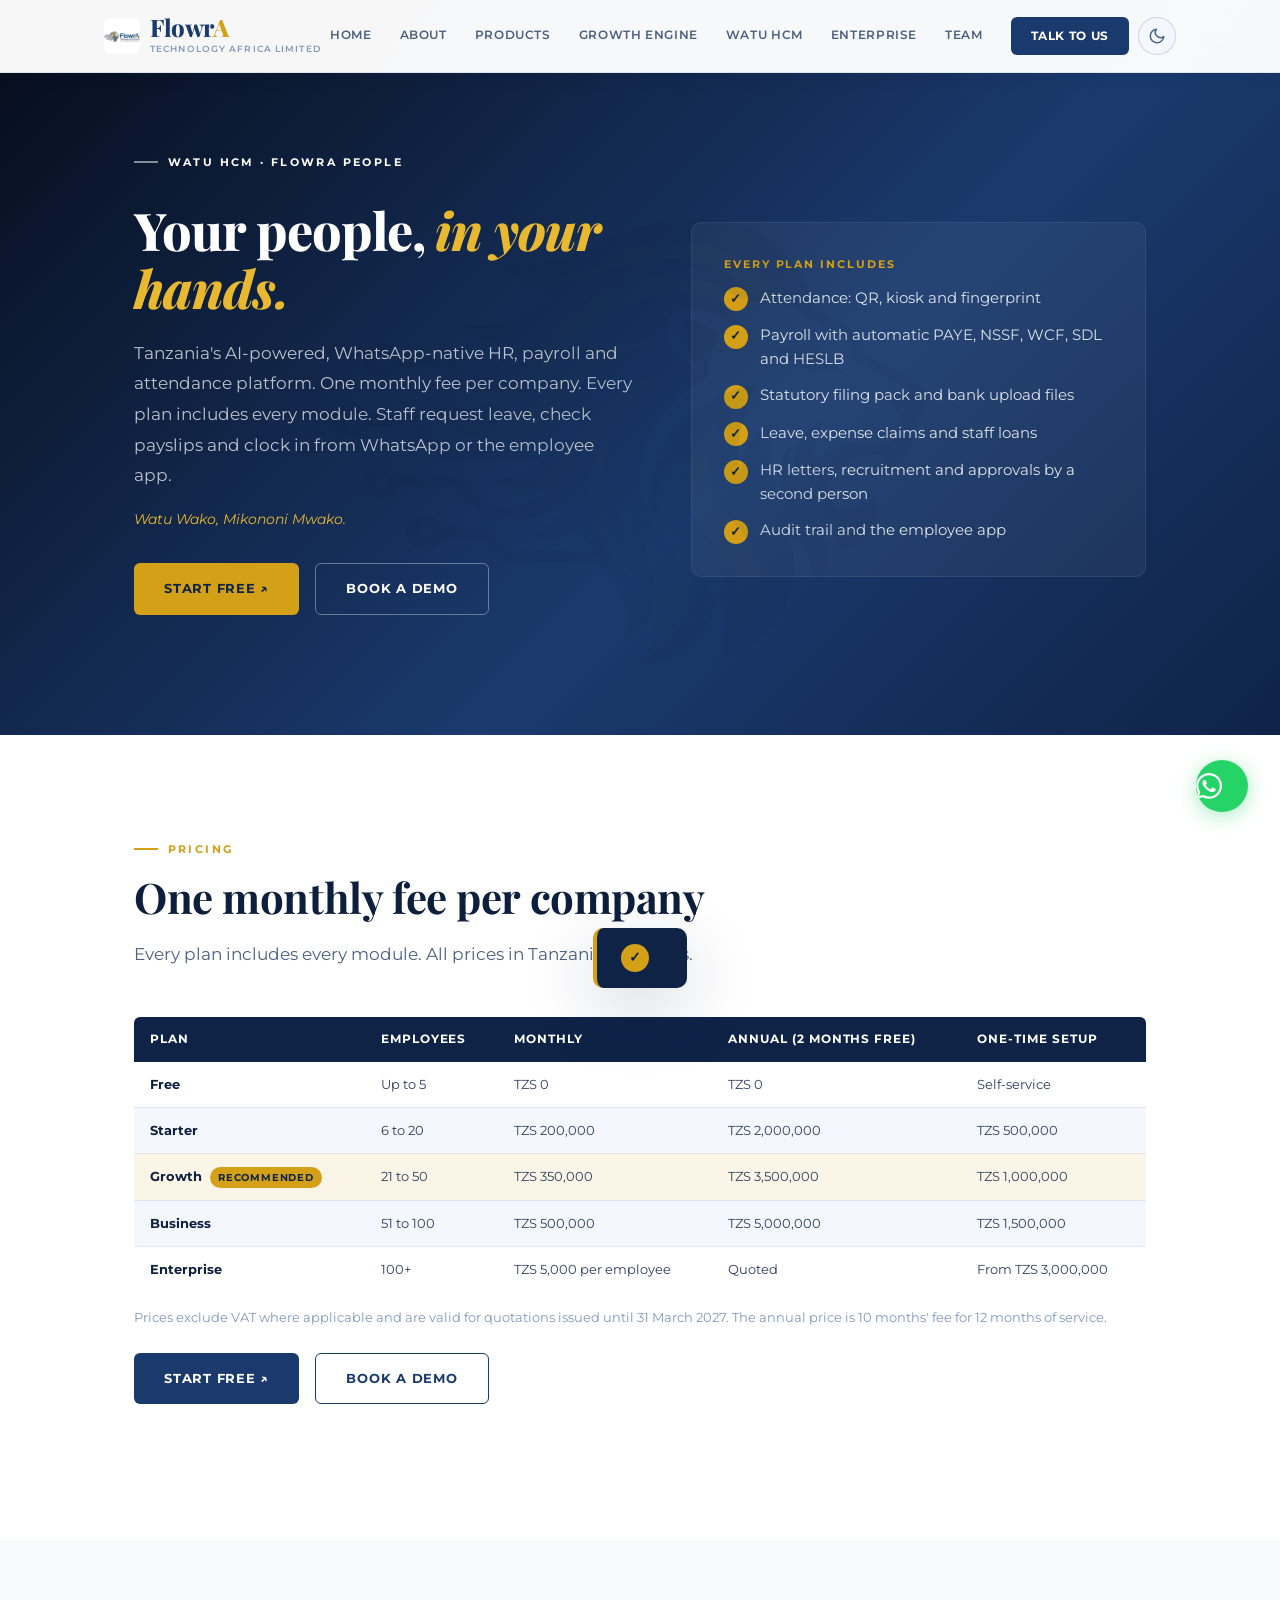
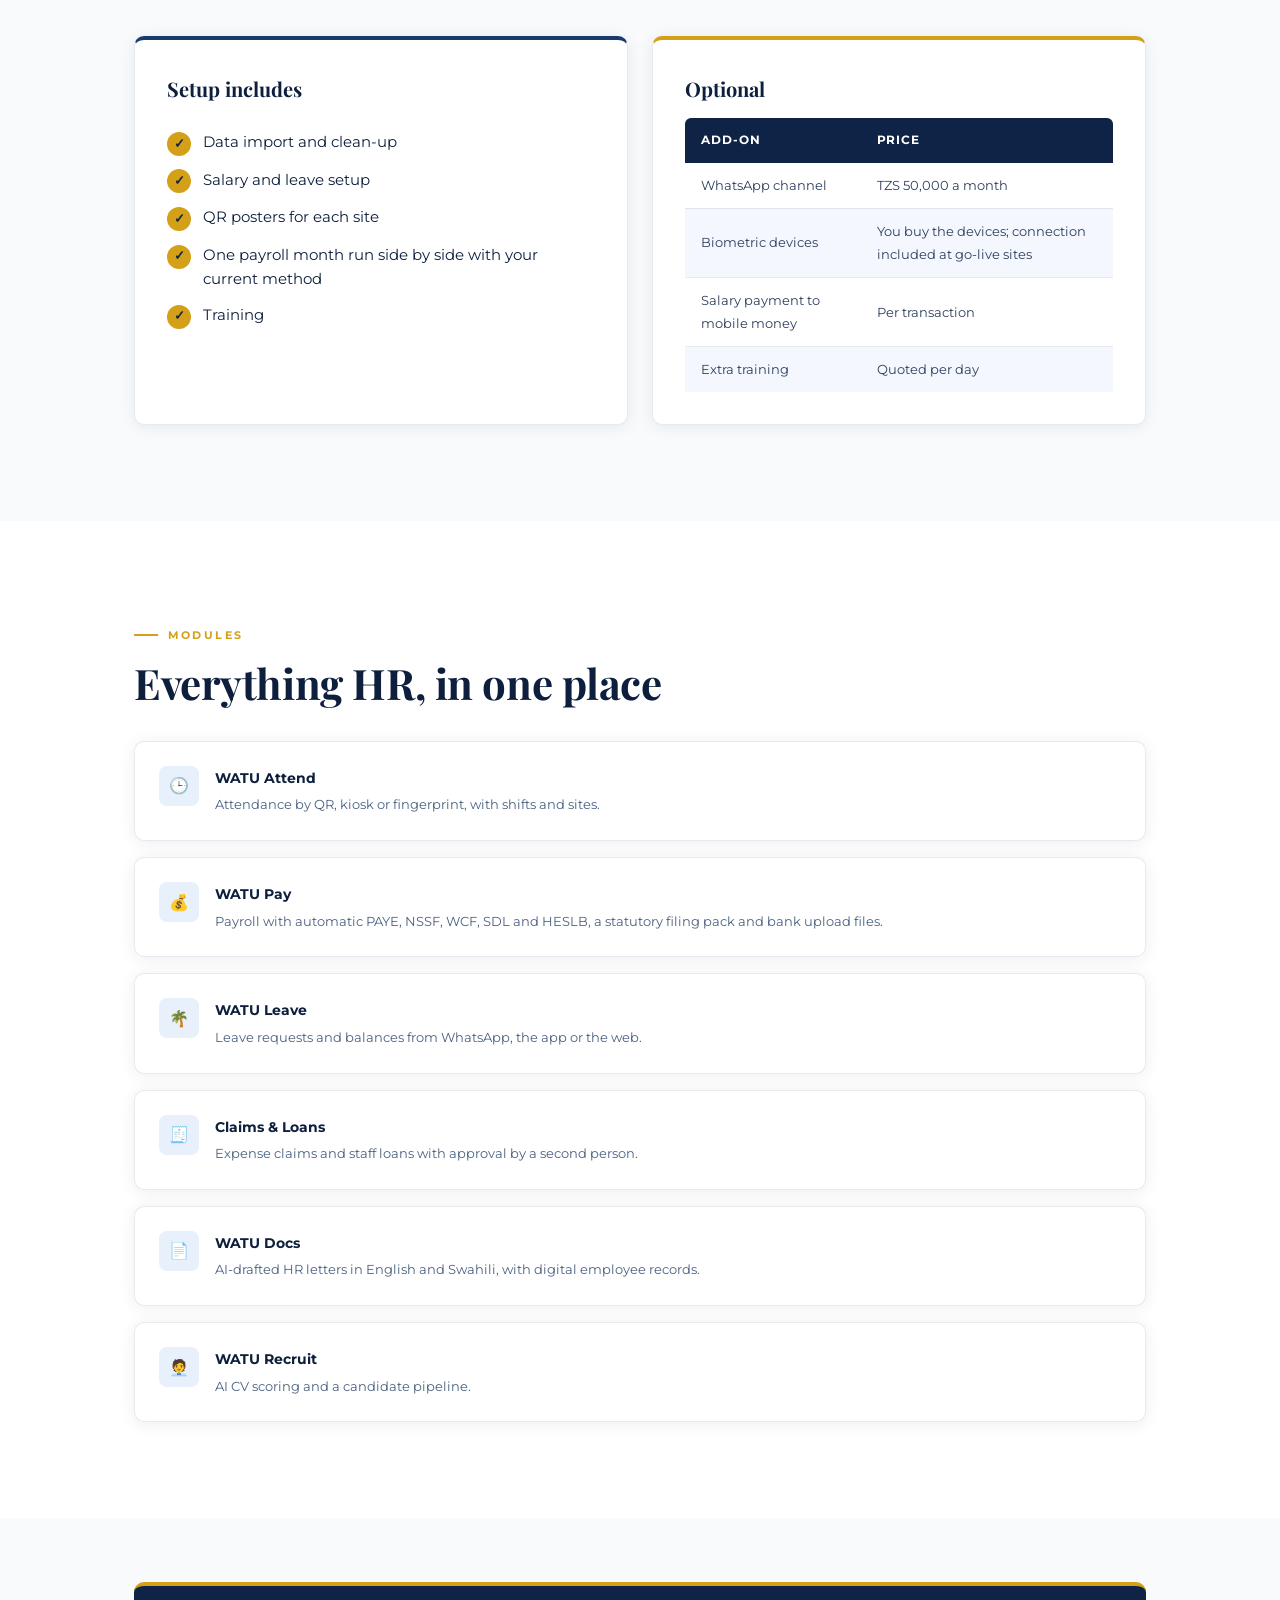
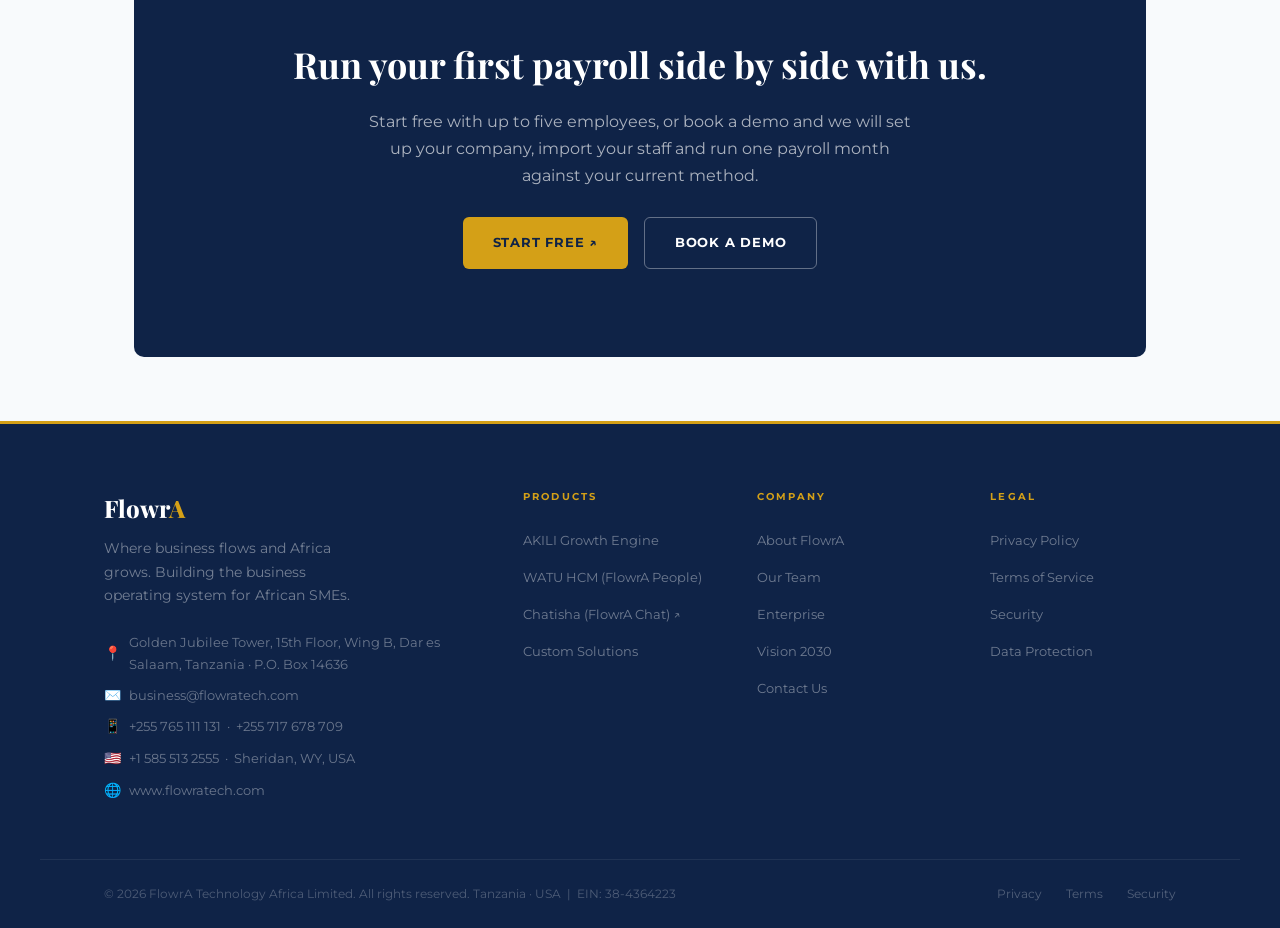
==== watu-hcm.html @ eef4a51a "Add AKILI Growth Engine and WATU HCM product pages; new WATU pricing - growth-engine.html: full page" ====
<!DOCTYPE html>
<html lang="en" data-theme="light">
<head>
  <meta charset="UTF-8">
  <meta name="viewport" content="width=device-width, initial-scale=1.0">
  <meta name="description" content="WATU HCM: one monthly fee per company, every plan includes every module. Attendance, payroll with PAYE, NSSF, WCF, SDL and HESLB, leave, loans, recruitment and the employee app.">
  <meta name="keywords" content="FlowrA, Tanzania, Africa, HR software, WhatsApp automation, AI business tools, Chatisha, WATU HCM, Akili AI, Dar es Salaam">
  <meta name="robots" content="index, follow">
  <meta property="og:title" content="WATU HCM — HR, payroll and attendance for Tanzania | FlowrA">
  <meta property="og:description" content="WATU HCM: one monthly fee per company, every plan includes every module. Attendance, payroll with PAYE, NSSF, WCF, SDL and HESLB, leave, loans, recruitment and the employee app.">
  <meta property="og:image" content="https://www.flowratech.com/images/og-image.jpg">
  <meta property="og:image:width" content="1200">
  <meta property="og:image:height" content="630">
  <meta property="og:type" content="website">
  <meta property="og:url" content="https://www.flowratech.com/watu-hcm.html">
  <meta name="twitter:card" content="summary_large_image">
  <meta name="twitter:title" content="WATU HCM — HR, payroll and attendance for Tanzania | FlowrA">
  <meta name="twitter:description" content="WATU HCM: one monthly fee per company, every plan includes every module. Attendance, payroll with PAYE, NSSF, WCF, SDL and HESLB, leave, loans, recruitment and the employee app.">
  <meta name="twitter:image" content="https://www.flowratech.com/images/og-image.jpg">
  <link rel="canonical" href="https://www.flowratech.com/watu-hcm.html">
  <title>WATU HCM — HR, payroll and attendance for Tanzania | FlowrA</title>

  <link rel="icon" href="images/favicon.png" type="image/png" sizes="192x192">
  <link rel="apple-touch-icon" href="images/apple-touch-icon.png" sizes="180x180">
  <meta name="theme-color" content="#0F2347">
  <link rel="preconnect" href="https://fonts.googleapis.com">
  <link rel="preconnect" href="https://fonts.gstatic.com" crossorigin>
  <link href="https://fonts.googleapis.com/css2?family=Montserrat:wght@300;400;500;600;700;800;900&family=Playfair+Display:ital,wght@0,600;0,700;0,800;1,400&display=swap" rel="stylesheet">

  <link rel="stylesheet" href="css/animations.css?v=20261021">
  <link rel="stylesheet" href="css/styles.css?v=20261023">
</head>
<body>

  <!-- Site watermark — lion logo ghost -->
  <div class="site-watermark" aria-hidden="true"></div>

  <!-- Progress Bar -->
  <div id="progress-bar" aria-hidden="true"></div>

  <!-- Toast Notification -->
  <div id="toast" role="alert" aria-live="polite">
    <div class="toast-icon">✓</div>
    <span class="toast-msg"></span>
  </div>

  <!-- ════════════════ NAV ════════════════ -->
  <nav id="nav" aria-label="Main navigation">
    <div class="nav-inner">

      <a href="index.html#home" class="nav-logo" aria-label="FlowrA Home">
        <img src="images/flowra-logo-160.webp" width="160" height="160" alt="FlowrA" class="nav-logo-img">
        <div>
          <div class="nav-logo-mark">Flowr<span>A</span></div>
          <div class="nav-logo-sub">Technology Africa Limited</div>
        </div>
      </a>

      <div class="nav-links">
        <a href="index.html#home">Home</a>
        <a href="index.html#about">About</a>
        <a href="index.html#products">Products</a>
        <a href="growth-engine.html">Growth Engine</a>
        <a href="watu-hcm.html">WATU HCM</a>
        <a href="index.html#enterprise">Enterprise</a>
        <a href="index.html#team">Team</a>
        <a href="index.html#contact" class="nav-cta">Talk to us</a>
      </div>

      <div class="nav-actions">
        <button type="button" id="theme-toggle" class="theme-btn" aria-label="Toggle dark/light mode">
          <!-- Moon: shown in light mode -->
          <svg class="theme-icon icon-moon" viewBox="0 0 24 24" fill="none" stroke="currentColor" stroke-width="2" stroke-linecap="round" stroke-linejoin="round">
            <path d="M21 12.79A9 9 0 1 1 11.21 3 7 7 0 0 0 21 12.79z"/>
          </svg>
          <!-- Sun: shown in dark mode -->
          <svg class="theme-icon icon-sun" viewBox="0 0 24 24" fill="none" stroke="currentColor" stroke-width="2" stroke-linecap="round" stroke-linejoin="round">
            <circle cx="12" cy="12" r="5"/>
            <line x1="12" y1="1"  x2="12" y2="3"/>
            <line x1="12" y1="21" x2="12" y2="23"/>
            <line x1="4.22" y1="4.22"  x2="5.64" y2="5.64"/>
            <line x1="18.36" y1="18.36" x2="19.78" y2="19.78"/>
            <line x1="1"  y1="12" x2="3"  y2="12"/>
            <line x1="21" y1="12" x2="23" y2="12"/>
            <line x1="4.22" y1="19.78" x2="5.64" y2="18.36"/>
            <line x1="18.36" y1="5.64" x2="19.78" y2="4.22"/>
          </svg>
        </button>
        <button type="button" class="ham" id="ham" aria-label="Open menu" aria-expanded="false">
          <span></span><span></span><span></span>
        </button>
      </div>

    </div>
  </nav>

  <!-- Mobile Menu -->
  <div class="mob-menu" id="mob-menu" role="dialog" aria-label="Mobile navigation">
    <a href="index.html#home">Home</a>
    <a href="index.html#about">About</a>
    <a href="index.html#products">Products</a>
    <a href="growth-engine.html">AKILI Growth Engine</a>
    <a href="watu-hcm.html">WATU HCM</a>
    <a href="index.html#enterprise">Enterprise</a>
    <a href="index.html#custom">Custom Solutions</a>
    <a href="index.html#team">Our Team</a>
    <a href="index.html#vision">Vision 2030</a>
    <a href="index.html#contact" class="mob-cta">Talk to us →</a>
  </div>

  <!-- ════════════════ PAGE HERO ════════════════ -->
  <section class="page-hero" id="top">
    <div class="wrap">
      <div>
        <div class="eyebrow eyebrow-white">WATU HCM · FlowrA People</div>
        <h1>Your people, <em>in your hands.</em></h1>
        <p class="lead">Tanzania's AI-powered, WhatsApp-native HR, payroll and attendance platform. One monthly fee per company. Every plan includes every module. Staff request leave, check payslips and clock in from WhatsApp or the employee app.</p>
        <p class="sw">Watu Wako, Mikononi Mwako.</p>
        <div class="hero-btns">
          <a href="https://www.watuhcm.com" target="_blank" rel="noopener noreferrer" class="btn btn-gold">Start free ↗</a>
          <a href="index.html#contact" class="btn btn-outline-white">Book a demo</a>
        </div>
      </div>
      <div>
        <div class="promise-card" style="background:rgba(255,255,255,.05)">
          <div class="callout-title">Every plan includes</div>
          <ul class="check-list" style="margin-top:.75rem">
            <li style="color:rgba(255,255,255,.85)">Attendance: QR, kiosk and fingerprint</li>
            <li style="color:rgba(255,255,255,.85)">Payroll with automatic PAYE, NSSF, WCF, SDL and HESLB</li>
            <li style="color:rgba(255,255,255,.85)">Statutory filing pack and bank upload files</li>
            <li style="color:rgba(255,255,255,.85)">Leave, expense claims and staff loans</li>
            <li style="color:rgba(255,255,255,.85)">HR letters, recruitment and approvals by a second person</li>
            <li style="color:rgba(255,255,255,.85)">Audit trail and the employee app</li>
          </ul>
        </div>
      </div>
    </div>
  </section>

  <!-- ════════════════ PRICING ════════════════ -->
  <section class="sec" id="pricing">
    <div class="wrap">
      <div class="page-section-head reveal">
        <div class="eyebrow">Pricing</div>
        <h2 class="title" style="margin-bottom:1rem">One monthly fee per company</h2>
        <p class="subtitle">Every plan includes every module. All prices in Tanzanian shillings.</p>
      </div>
      <div class="price-table-wrap table-scroll reveal">
        <table class="pricing-table">
          <thead><tr><th scope="col">Plan</th><th scope="col">Employees</th><th scope="col">Monthly</th><th scope="col">Annual (2 months free)</th><th scope="col">One-time setup</th></tr></thead>
          <tbody>
            <tr><td>Free</td><td>Up to 5</td><td>TZS 0</td><td>TZS 0</td><td>Self-service</td></tr>
            <tr><td>Starter</td><td>6 to 20</td><td>TZS 200,000</td><td>TZS 2,000,000</td><td>TZS 500,000</td></tr>
            <tr class="rec"><td>Growth</td><td>21 to 50</td><td>TZS 350,000</td><td>TZS 3,500,000</td><td>TZS 1,000,000</td></tr>
            <tr><td>Business</td><td>51 to 100</td><td>TZS 500,000</td><td>TZS 5,000,000</td><td>TZS 1,500,000</td></tr>
            <tr><td>Enterprise</td><td>100+</td><td>TZS 5,000 per employee</td><td>Quoted</td><td>From TZS 3,000,000</td></tr>
          </tbody>
        </table>
      </div>
      <p class="price-note reveal">Prices exclude VAT where applicable and are valid for quotations issued until 31 March 2027. The annual price is 10 months' fee for 12 months of service.</p>
      <div class="hero-btns reveal" style="margin-top:1.5rem">
        <a href="https://www.watuhcm.com" target="_blank" rel="noopener noreferrer" class="btn btn-navy">Start free ↗</a>
        <a href="index.html#contact" class="btn btn-outline-navy">Book a demo</a>
      </div>
    </div>
  </section>

  <!-- ════════════════ SETUP + OPTIONAL ════════════════ -->
  <section class="sec sec-off">
    <div class="wrap">
      <div class="two-col reveal-group" style="margin-top:0">
        <div class="col-card">
          <h3>Setup includes</h3>
          <ul class="check-list">
            <li>Data import and clean-up</li>
            <li>Salary and leave setup</li>
            <li>QR posters for each site</li>
            <li>One payroll month run side by side with your current method</li>
            <li>Training</li>
          </ul>
        </div>
        <div class="col-card gold">
          <h3>Optional</h3>
          <table class="pricing-table" style="margin-top:.5rem">
            <thead><tr><th scope="col">Add-on</th><th scope="col">Price</th></tr></thead>
            <tbody>
              <tr><td>WhatsApp channel</td><td>TZS 50,000 a month</td></tr>
              <tr><td>Biometric devices</td><td>You buy the devices; connection included at go-live sites</td></tr>
              <tr><td>Salary payment to mobile money</td><td>Per transaction</td></tr>
              <tr><td>Extra training</td><td>Quoted per day</td></tr>
            </tbody>
          </table>
        </div>
      </div>
    </div>
  </section>

  <!-- ════════════════ MODULES ════════════════ -->
  <section class="sec">
    <div class="wrap">
      <div class="page-section-head reveal">
        <div class="eyebrow">Modules</div>
        <h2 class="title" style="margin-bottom:1rem">Everything HR, in one place</h2>
      </div>
      <div class="ent-features reveal-group">
        <div class="ent-feat"><div class="ef-ico">🕒</div><div><div class="ef-title">WATU Attend</div><div class="ef-desc">Attendance by QR, kiosk or fingerprint, with shifts and sites.</div></div></div>
        <div class="ent-feat"><div class="ef-ico">💰</div><div><div class="ef-title">WATU Pay</div><div class="ef-desc">Payroll with automatic PAYE, NSSF, WCF, SDL and HESLB, a statutory filing pack and bank upload files.</div></div></div>
        <div class="ent-feat"><div class="ef-ico">🌴</div><div><div class="ef-title">WATU Leave</div><div class="ef-desc">Leave requests and balances from WhatsApp, the app or the web.</div></div></div>
        <div class="ent-feat"><div class="ef-ico">🧾</div><div><div class="ef-title">Claims &amp; Loans</div><div class="ef-desc">Expense claims and staff loans with approval by a second person.</div></div></div>
        <div class="ent-feat"><div class="ef-ico">📄</div><div><div class="ef-title">WATU Docs</div><div class="ef-desc">AI-drafted HR letters in English and Swahili, with digital employee records.</div></div></div>
        <div class="ent-feat"><div class="ef-ico">🧑‍💼</div><div><div class="ef-title">WATU Recruit</div><div class="ef-desc">AI CV scoring and a candidate pipeline.</div></div></div>
      </div>
    </div>
  </section>

  <!-- ════════════════ CTA ════════════════ -->
  <section class="sec-sm sec-off">
    <div class="wrap">
      <div class="cta-band reveal">
        <h2>Run your first payroll side by side with us.</h2>
        <p>Start free with up to five employees, or book a demo and we will set up your company, import your staff and run one payroll month against your current method.</p>
        <div class="hero-btns" style="justify-content:center;margin-top:0">
          <a href="https://www.watuhcm.com" target="_blank" rel="noopener noreferrer" class="btn btn-gold">Start free ↗</a>
          <a href="index.html#contact" class="btn btn-outline-white">Book a demo</a>
        </div>
      </div>
    </div>
  </section>

  <!-- ════════════════ FOOTER ════════════════ -->
  <footer>
    <div class="footer-top">
      <div>
        <div class="footer-brand-mark">Flowr<span>A</span></div>
        <p class="footer-tagline">Where business flows and Africa grows. Building the business operating system for African SMEs.</p>
        <div class="footer-ci"><span>📍</span>Golden Jubilee Tower, 15th Floor, Wing B, Dar es Salaam, Tanzania &middot; P.O. Box 14636</div>
        <div class="footer-ci"><span>✉️</span>business@flowratech.com</div>
        <div class="footer-ci"><span>📱</span>+255 765 111 131 &nbsp;·&nbsp; +255 717 678 709</div>
        <div class="footer-ci"><span>🇺🇸</span>+1 585 513 2555 &nbsp;·&nbsp; Sheridan, WY, USA</div>
        <div class="footer-ci"><span>🌐</span>www.flowratech.com</div>
      </div>
      <div class="footer-col">
        <h5>Products</h5>
        <ul>
          <li><a href="growth-engine.html">AKILI Growth Engine</a></li>
          <li><a href="watu-hcm.html">WATU HCM (FlowrA People)</a></li>
          <li><a href="https://www.chatisha.com" target="_blank" rel="noopener noreferrer">Chatisha (FlowrA Chat) ↗</a></li>
          <li><a href="index.html#custom">Custom Solutions</a></li>
        </ul>
      </div>
      <div class="footer-col">
        <h5>Company</h5>
        <ul>
          <li><a href="index.html#about">About FlowrA</a></li>
          <li><a href="index.html#team">Our Team</a></li>
          <li><a href="index.html#enterprise">Enterprise</a></li>
          <li><a href="index.html#vision">Vision 2030</a></li>
          <li><a href="index.html#contact">Contact Us</a></li>
        </ul>
      </div>
      <div class="footer-col">
        <h5>Legal</h5>
        <ul>
          <li><a href="index.html#">Privacy Policy</a></li>
          <li><a href="index.html#">Terms of Service</a></li>
          <li><a href="index.html#">Security</a></li>
          <li><a href="index.html#">Data Protection</a></li>
        </ul>
      </div>
    </div>
    <div class="footer-bottom">
      <div class="footer-copy">© 2026 FlowrA Technology Africa Limited. All rights reserved. Tanzania · USA &nbsp;|&nbsp; EIN: 38-4364223</div>
      <div class="footer-legal">
        <a href="index.html#">Privacy</a>
        <a href="index.html#">Terms</a>
        <a href="index.html#">Security</a>
      </div>
    </div>
  </footer>

  <!-- Floating WhatsApp -->
  <a href="https://wa.me/255765111131" class="wa-float" target="_blank" rel="noopener noreferrer" aria-label="Chat with us on WhatsApp">
    <svg viewBox="0 0 24 24" fill="currentColor" width="26" height="26" aria-hidden="true">
      <path d="M17.472 14.382c-.297-.149-1.758-.867-2.03-.967-.273-.099-.471-.148-.67.15-.197.297-.767.966-.94 1.164-.173.199-.347.223-.644.075-.297-.15-1.255-.463-2.39-1.475-.883-.788-1.48-1.761-1.653-2.059-.173-.297-.018-.458.13-.606.134-.133.298-.347.446-.52.149-.174.198-.298.298-.497.099-.198.05-.371-.025-.52-.075-.149-.669-1.612-.916-2.207-.242-.579-.487-.5-.669-.51-.173-.008-.371-.01-.57-.01-.198 0-.52.074-.792.372-.272.297-1.04 1.016-1.04 2.479 0 1.462 1.065 2.875 1.213 3.074.149.198 2.096 3.2 5.077 4.487.709.306 1.262.489 1.694.625.712.227 1.36.195 1.871.118.571-.085 1.758-.719 2.006-1.413.248-.694.248-1.289.173-1.413-.074-.124-.272-.198-.57-.347m-5.421 7.403h-.004a9.87 9.87 0 01-5.031-1.378l-.361-.214-3.741.982.998-3.648-.235-.374a9.86 9.86 0 01-1.51-5.26c.001-5.45 4.436-9.884 9.888-9.884 2.64 0 5.122 1.03 6.988 2.898a9.825 9.825 0 012.893 6.994c-.003 5.45-4.437 9.884-9.885 9.884m8.413-18.297A11.815 11.815 0 0012.05 0C5.495 0 .16 5.335.157 11.892c0 2.096.547 4.142 1.588 5.945L.057 24l6.305-1.654a11.882 11.882 0 005.683 1.448h.005c6.554 0 11.89-5.335 11.893-11.893a11.821 11.821 0 00-3.48-8.413Z"/>
    </svg>
    <span class="wa-float-label">Chat with us</span>
  </a>

  <!-- Scroll to top -->
  <button type="button" id="scroll-top" aria-label="Back to top">↑</button>

  <script src="https://js.hcaptcha.com/1/api.js" async defer></script>
  <script src="js/main.js?v=20261023"></script>
</body>
</html>
---- css/animations.css ----
/* ═══════════════════════════════════════════════════════
   ANIMATIONS.CSS — FlowrA Technology Africa Limited
═══════════════════════════════════════════════════════ */

/* ── Loader ─────────────────────────────────────────── */
@keyframes loaderFill {
  from { width: 0; }
  to   { width: 100%; }
}
@keyframes logoPulse {
  0%, 100% { opacity: 1; transform: scale(1); }
  50%       { opacity: 0.65; transform: scale(1.04); }
}

/* ── Hero entrance ──────────────────────────────────── */
@keyframes fadeUp {
  from { opacity: 0; transform: translateY(28px); }
  to   { opacity: 1; transform: translateY(0); }
}
@keyframes fadeIn {
  from { opacity: 0; }
  to   { opacity: 1; }
}
.a1 { animation: fadeUp 0.85s 0.10s both ease; }
.a2 { animation: fadeUp 0.85s 0.28s both ease; }
.a3 { animation: fadeUp 0.85s 0.46s both ease; }
.a4 { animation: fadeUp 0.85s 0.64s both ease; }
.a5 { animation: fadeUp 0.85s 0.82s both ease; }

/* ── Floating hero words ────────────────────────────── */
@keyframes floatDrift {
  0%   { transform: translate(0px, 0px)   rotate(-1.5deg) scale(1);    }
  25%  { transform: translate(18px, -14px) rotate(0.4deg) scale(1.01); }
  50%  { transform: translate(28px, 6px)  rotate(-0.6deg) scale(0.99); }
  75%  { transform: translate(-6px, -20px) rotate(1.1deg) scale(1.01); }
  100% { transform: translate(32px, -24px) rotate(2deg)  scale(1.02); }
}

/* ── Scroll reveal — single element ────────────────── */
.reveal {
  opacity: 0;
  transform: translateY(32px);
  transition: opacity 0.75s ease, transform 0.75s ease;
}
.reveal.from-left  { transform: translateX(-32px); }
.reveal.from-right { transform: translateX(32px);  }
.reveal.scale-up   { transform: scale(0.94) translateY(16px); }
.reveal.visible    { opacity: 1; transform: none; }

/* ── Scroll reveal — staggered group ───────────────── */
.reveal-group > * {
  opacity: 0;
  transform: translateY(24px);
  transition: opacity 0.65s ease, transform 0.65s ease;
}
.reveal-group.visible > *:nth-child(1) { opacity:1; transform:none; transition-delay:0.00s; }
.reveal-group.visible > *:nth-child(2) { opacity:1; transform:none; transition-delay:0.11s; }
.reveal-group.visible > *:nth-child(3) { opacity:1; transform:none; transition-delay:0.22s; }
.reveal-group.visible > *:nth-child(4) { opacity:1; transform:none; transition-delay:0.33s; }
.reveal-group.visible > *:nth-child(5) { opacity:1; transform:none; transition-delay:0.44s; }
.reveal-group.visible > *:nth-child(6) { opacity:1; transform:none; transition-delay:0.55s; }

/* ── WhatsApp message bubbles ───────────────────────── */
@keyframes msgIn {
  from { opacity: 0; transform: translateY(10px) scale(0.94); }
  to   { opacity: 1; transform: translateY(0)    scale(1);    }
}
.wa-msg { opacity: 0; animation: msgIn 0.45s ease forwards; }
.wa-msg.msg-1 { animation-delay: 0.9s;  }
.wa-msg.msg-2 { animation-delay: 2.0s;  }
.wa-msg.msg-3 { animation-delay: 3.1s;  }
.wa-msg.msg-4 { animation-delay: 4.1s;  }
.wa-msg.msg-5 { animation-delay: 5.2s;  }

/* ── Typing indicator ───────────────────────────────── */
@keyframes typeDot {
  0%, 80%, 100% { transform: scale(0.5); opacity: 0.35; }
  40%           { transform: scale(1.0); opacity: 1.00; }
}

/* ── Hero floating badges ───────────────────────────── */
@keyframes badgePop {
  0%   { opacity: 0; transform: scale(0.6) translateY(10px); }
  70%  { transform: scale(1.06) translateY(-2px); }
  100% { opacity: 1; transform: scale(1) translateY(0); }
}
.hv-badge { animation: badgePop 0.55s ease both; }
.hv-b1 { animation-delay: 1.0s; }
.hv-b2 { animation-delay: 1.3s; }
.hv-b3 { animation-delay: 1.6s; }

/* ── Pulse (badge dot) ──────────────────────────────── */
@keyframes pulse {
  0%, 100% { box-shadow: 0 0 0 0 rgba(212,160,23,0.5); }
  60%       { box-shadow: 0 0 0 9px rgba(212,160,23,0); }
}

/* ── Phone glow ─────────────────────────────────────── */
@keyframes glowPulse {
  0%, 100% { opacity: 0.45; transform: translateX(-50%) scale(1);    }
  50%       { opacity: 0.75; transform: translateX(-50%) scale(1.08); }
}

/* ── WhatsApp float bounce ──────────────────────────── */
@keyframes waBounce {
  0%, 100% { transform: translateY(0); }
  50%       { transform: translateY(-5px); }
}

/* ── Progress bar glow ──────────────────────────────── */
@keyframes progressGlow {
  0%, 100% { box-shadow: 0 0 6px rgba(212,160,23,0.6); }
  50%       { box-shadow: 0 0 14px rgba(232,184,48,0.9); }
}

/* ── About image float ──────────────────────────────── */
@keyframes imgFloat {
  0%, 100% { transform: translateY(0px); }
  50%       { transform: translateY(-8px); }
}

/* ── Cursor click ring ──────────────────────────────── */
---- css/styles.css ----
/* ═══════════════════════════════════════════════════════
   STYLES.CSS — FlowrA Technology Africa Limited
═══════════════════════════════════════════════════════ */

/* ── Design tokens — LIGHT mode ────────────────────── */
:root, [data-theme="light"] {
  color-scheme: light;

  --bg:          #FFFFFF;
  --bg-2:        #F8FAFC;
  --bg-3:        #F4F7FD;
  --bg-4:        #EEF3FC;

  --navy:        #1A3A6E;
  --navy-dark:   #0F2347;
  --navy-mid:    #1E4480;
  --navy-light:  #2A5499;
  --navy-pale:   #E8F0FB;
  --navy-tint:   #F4F7FD;

  --gold:        #D4A017;
  --gold-light:  #E8B830;
  --gold-dark:   #B8880F;
  --gold-pale:   #FDF6E3;

  --text-dark:   #0D1F3C;
  --text-body:   #2D3F5E;
  --text-mid:    #4A6080;
  --text-muted:  #8099BB;

  --border:      rgba(26,58,110,0.10);
  --border-mid:  rgba(26,58,110,0.18);
  --gold-border: rgba(212,160,23,0.28);

  --sh-sm:  0 2px 16px rgba(15,35,71,0.08);
  --sh-md:  0 8px 40px rgba(15,35,71,0.13);
  --sh-lg:  0 20px 70px rgba(15,35,71,0.18);

  --r:      10px;
  --r-sm:   6px;
  --r-lg:   16px;
}

/* ── Design tokens — DARK mode ──────────────────────── */
[data-theme="dark"] {
  color-scheme: dark;

  --bg:          #080E1C;
  --bg-2:        #0C1422;
  --bg-3:        #101828;
  --bg-4:        #141F30;

  --navy-pale:   #1A2640;
  --navy-tint:   #101828;
  --gold-pale:   #160F02;

  --text-dark:   #E8EEFF;
  --text-body:   #B0BED8;
  --text-mid:    #7B91B0;
  --text-muted:  #4D6080;

  --border:      rgba(148,179,255,0.10);
  --border-mid:  rgba(148,179,255,0.16);

  --sh-sm:  0 2px 16px rgba(0,0,0,0.35);
  --sh-md:  0 8px 40px rgba(0,0,0,0.45);
  --sh-lg:  0 20px 80px rgba(0,0,0,0.55);
}

/* ── Reset ──────────────────────────────────────────── */
*, *::before, *::after { box-sizing: border-box; margin: 0; padding: 0; }
html { scroll-behavior: smooth; font-size: 16px; }
body {
  font-family: 'Montserrat', sans-serif;
  background: var(--bg);
  color: var(--text-dark);
  line-height: 1.7;
  overflow-x: hidden;
}
img { max-width: 100%; display: block; }
a  { text-decoration: none; color: inherit; transition: color 0.2s; }

/* Theme transition */
body, #nav, .product-card, .founder-card, .contact-form, .name-card,
.ci, .ent-feat, .how-step, .team-strength, .about-img-frame, .mob-menu,
.pricing-table td, .feat-table tbody td, .custom-table td,
.fg input, .fg select, .fg textarea { transition: background-color 0.4s ease, border-color 0.35s ease, box-shadow 0.35s ease, color 0.35s ease; }

/* ── Layout ─────────────────────────────────────────── */
.wrap    { max-width: 1140px; margin: 0 auto; padding: 0 5vw; }
.sec     { padding: 6rem 0; background: var(--bg); }
.sec-sm  { padding: 4rem 0; background: var(--bg); }
.sec-off { background: var(--bg-2) !important; }
.sec-tint{ background: var(--bg-3) !important; }
.sec-dark{ background: var(--navy-dark); }
.sec-navy{ background: var(--navy); }

/* ── Typography ─────────────────────────────────────── */
.eyebrow { display: inline-flex; align-items: center; gap: 0.6rem; font-size: 0.68rem; font-weight: 700; letter-spacing: 0.22em; text-transform: uppercase; color: var(--gold); margin-bottom: 0.875rem; }
.eyebrow::before { content: ''; width: 1.5rem; height: 2px; background: var(--gold); flex-shrink: 0; }
.eyebrow-white { color: #fff; }
.eyebrow-white::before { background: rgba(255,255,255,0.5); }
.eyebrow-center { justify-content: center; }
.eyebrow-center::before { display: none; }

.display { font-family: 'Playfair Display', serif; font-size: clamp(2.5rem,5vw,4rem); font-weight: 700; line-height: 1.1; letter-spacing: -0.02em; color: var(--navy-dark); }
.display-white { color: #fff; }
.display em, .display-white em { font-style: normal; color: var(--gold-light); }

.title { font-family: 'Playfair Display', serif; font-size: clamp(1.75rem,3.5vw,2.625rem); font-weight: 700; line-height: 1.2; letter-spacing: -0.01em; color: var(--text-dark); }
.title-white { color: #fff; }
.subtitle { font-size: 1.0625rem; color: var(--text-mid); line-height: 1.8; max-width: 580px; }
.subtitle-white { color: rgba(255,255,255,0.6); }

/* Dark mode typography */
[data-theme="dark"] .title { color: var(--text-dark); }

/* ── Buttons ─────────────────────────────────────────── */
.btn { display: inline-flex; align-items: center; gap: 0.5rem; font-family: 'Montserrat', sans-serif; font-weight: 700; font-size: 0.8rem; letter-spacing: 0.06em; text-transform: uppercase; padding: 0.875rem 1.875rem; border-radius: var(--r-sm); border: none; cursor: pointer; transition: all 0.25s; white-space: nowrap; }
.btn-gold { background: var(--gold); color: var(--navy-dark); }
.btn-gold:hover { background: var(--gold-light); transform: translateY(-2px); box-shadow: 0 8px 24px rgba(212,160,23,0.35); }
.btn-navy { background: var(--navy); color: #fff; }
.btn-navy:hover { background: var(--navy-mid); transform: translateY(-2px); }
.btn-outline-white { background: transparent; color: #fff; border: 1.5px solid rgba(255,255,255,0.35); }
.btn-outline-white:hover { border-color: #fff; background: rgba(255,255,255,0.09); }
.btn-outline-navy { background: transparent; color: var(--navy); border: 1.5px solid var(--navy); }
.btn-outline-navy:hover { background: var(--navy); color: #fff; }

/* ══════════════════════════════════════════════════════
   PROGRESS BAR
══════════════════════════════════════════════════════ */
#progress-bar {
  position: fixed; top: 0; left: 0; height: 3px; width: 0; z-index: 9998;
  background: linear-gradient(90deg, var(--gold-dark), var(--gold-light), var(--gold));
  animation: progressGlow 2s ease-in-out infinite;
}

/* ══════════════════════════════════════════════════════
   LOADER
══════════════════════════════════════════════════════ */
#loader {
  position: fixed; inset: 0; z-index: 9999;
  background: #060C1A;
  display: flex; flex-direction: column; align-items: center; justify-content: center; gap: 1.25rem;
  transition: opacity 0.7s ease, visibility 0.7s ease;
}
#loader.out { opacity: 0; visibility: hidden; pointer-events: none; }
.loader-logo { font-family: 'Playfair Display', serif; font-size: 3rem; font-weight: 800; color: #fff; letter-spacing: -0.02em; animation: logoPulse 1.6s ease-in-out infinite; }
.loader-logo span { color: var(--gold); }
.loader-tagline { font-size: 0.7rem; font-weight: 600; letter-spacing: 0.22em; text-transform: uppercase; color: rgba(255,255,255,0.38); }
.loader-bar { width: 140px; height: 2px; background: rgba(255,255,255,0.1); border-radius: 2px; overflow: hidden; }
.loader-fill { height: 100%; background: linear-gradient(90deg, var(--gold), var(--gold-light)); animation: loaderFill 1.5s ease forwards; }

/* ══════════════════════════════════════════════════════
   NAV
══════════════════════════════════════════════════════ */
#nav {
  position: fixed; top: 0; left: 0; right: 0; z-index: 1000;
  background: rgba(255,255,255,0.97); backdrop-filter: blur(16px); -webkit-backdrop-filter: blur(16px);
  border-bottom: 1px solid var(--border); box-shadow: var(--sh-sm); transition: all 0.3s;
}
#nav.scrolled { box-shadow: var(--sh-md); }
[data-theme="dark"] #nav { background: rgba(8,14,28,0.97); border-color: rgba(148,179,255,0.08); }

.nav-inner { display: flex; align-items: center; justify-content: space-between; height: 72px; padding: 0 5vw; max-width: 1200px; margin: 0 auto; }

.nav-logo { display: flex; align-items: center; gap: 0.625rem; }
.nav-logo-img { height: 36px; width: 36px; object-fit: contain; border-radius: 6px; }
.nav-logo-mark { font-family: 'Playfair Display', serif; font-size: 1.5rem; font-weight: 800; color: var(--navy); letter-spacing: -0.02em; line-height: 1; }
[data-theme="dark"] .nav-logo-mark { color: #E8EEFF; }
.nav-logo-mark span { color: var(--gold); }
.nav-logo-sub { font-size: 0.58rem; font-weight: 600; color: var(--text-muted); letter-spacing: 0.12em; text-transform: uppercase; margin-top: 2px; }

.nav-links { display: flex; align-items: center; gap: 1.75rem; }
.nav-links a { font-size: 0.78rem; font-weight: 600; color: var(--text-mid); letter-spacing: 0.05em; text-transform: uppercase; position: relative; padding-bottom: 2px; }
.nav-links a::after { content: ''; position: absolute; bottom: 0; left: 0; right: 0; height: 2px; background: var(--gold); transform: scaleX(0); transition: transform 0.2s; transform-origin: left; }
.nav-links a:hover { color: var(--navy); }
[data-theme="dark"] .nav-links a:hover { color: #E8EEFF; }
.nav-links a:hover::after { transform: scaleX(1); }

.nav-actions { display: flex; align-items: center; gap: 0.75rem; }
.nav-cta { background: var(--navy) !important; color: #fff !important; padding: 0.5rem 1.25rem !important; border-radius: var(--r-sm); font-weight: 700 !important; font-size: 0.78rem !important; }
.nav-cta:hover { background: var(--navy-mid) !important; }
.nav-cta::after { display: none !important; }

/* Theme toggle */
.theme-btn { width: 38px; height: 38px; border-radius: 50%; border: 1.5px solid var(--border-mid); background: var(--bg-3); cursor: pointer; display: flex; align-items: center; justify-content: center; transition: all 0.2s; color: var(--text-mid); flex-shrink: 0; }
.theme-btn:hover { border-color: var(--gold); color: var(--gold); background: var(--bg); }
.theme-icon { width: 18px; height: 18px; }
.icon-sun  { display: none; }
.icon-moon { display: block; }
[data-theme="dark"] .icon-sun  { display: block; }
[data-theme="dark"] .icon-moon { display: none; }

/* Hamburger */
.ham { display: none; background: none; border: none; cursor: pointer; padding: 4px; flex-direction: column; gap: 5px; }
.ham span { display: block; width: 22px; height: 2px; background: var(--navy); border-radius: 2px; transition: all 0.3s; }
[data-theme="dark"] .ham span { background: #E8EEFF; }

/* Mobile menu */
.mob-menu { display: none; position: fixed; inset: 72px 0 0; background: var(--bg); z-index: 999; padding: 2rem 5vw; flex-direction: column; overflow-y: auto; }
.mob-menu.open { display: flex; }
.mob-menu a { font-size: 0.9rem; font-weight: 600; color: var(--text-dark); letter-spacing: 0.05em; text-transform: uppercase; padding: 1rem 0; border-bottom: 1px solid var(--border); }
.mob-menu .mob-cta { margin-top: 1.5rem; background: var(--navy); color: #fff; padding: 1rem; border-radius: var(--r-sm); text-align: center; font-weight: 700; border-bottom: none; }

/* ══════════════════════════════════════════════════════
   HERO
══════════════════════════════════════════════════════ */
#home { position: relative; }
#hero {
  min-height: 100vh; display: flex; align-items: center; position: relative; overflow: hidden; padding-top: 72px; z-index: 3;
  background:
    linear-gradient(135deg, rgba(6,12,26,0.95) 0%, rgba(15,35,71,0.82) 50%, rgba(6,12,26,0.93) 100%),
    url('../images/hero-bg.webp') center / cover no-repeat,
    linear-gradient(135deg, #060C1A 0%, #1A3A6E 60%, #0F2347 100%);
}
.hero-mesh { position: absolute; inset: 0; background: radial-gradient(ellipse 72% 70% at 80% 50%, rgba(212,160,23,0.08) 0%, transparent 65%), radial-gradient(ellipse 52% 62% at 15% 30%, rgba(26,84,153,0.42) 0%, transparent 55%); pointer-events: none; }
.hero-grid { position: absolute; inset: 0; opacity: 0.03; background-image: linear-gradient(rgba(255,255,255,0.7) 1px, transparent 1px), linear-gradient(90deg, rgba(255,255,255,0.7) 1px, transparent 1px); background-size: 64px 64px; pointer-events: none; }

/* Floating words */
.floating-words { position: absolute; inset: 0; pointer-events: none; overflow: hidden; z-index: 0; }
.fw {
  position: absolute;
  left: var(--x); top: var(--y);
  font-family: 'Playfair Display', serif;
  font-size: var(--sz, 10rem);
  font-weight: 900;
  color: rgba(255,255,255,0.028);
  white-space: nowrap;
  user-select: none;
  letter-spacing: -0.02em;
  animation: floatDrift var(--dur, 22s) var(--dly, 0s) ease-in-out infinite alternate;
  will-change: transform;
}
[data-theme="dark"] .fw { color: rgba(255,255,255,0.04); }

/* Hero inner */
.hero-inner { position: relative; z-index: 1; padding: 5rem 5vw; max-width: 1140px; margin: 0 auto; display: grid; grid-template-columns: 1fr 1fr; gap: 4rem; align-items: center; width: 100%; }

.hero-badge { display: inline-flex; align-items: center; gap: 0.5rem; background: rgba(212,160,23,0.12); border: 1px solid rgba(212,160,23,0.32); color: var(--gold-light); font-size: 0.7rem; font-weight: 700; letter-spacing: 0.14em; text-transform: uppercase; padding: 0.4rem 1rem; border-radius: 3px; margin-bottom: 1.75rem; }
.hero-badge-dot { width: 7px; height: 7px; border-radius: 50%; background: var(--gold); animation: pulse 2.2s infinite; flex-shrink: 0; }

.hero-h1 { font-family: 'Playfair Display', serif; font-size: clamp(2.5rem, 5vw, 4.25rem); font-weight: 700; color: #fff; line-height: 1.08; letter-spacing: -0.02em; margin-bottom: 1.5rem; }
.hero-h1 em { font-style: normal; color: var(--gold-light); }
.hero-sub { font-size: 1.0625rem; color: rgba(255,255,255,0.58); max-width: 480px; line-height: 1.8; margin-bottom: 2.5rem; }
.hero-btns { display: flex; gap: 1rem; flex-wrap: wrap; margin-bottom: 2.5rem; }
.hero-pills { display: flex; gap: 0.625rem; flex-wrap: wrap; }
.hero-pill { font-size: 0.68rem; font-weight: 700; letter-spacing: 0.08em; text-transform: uppercase; padding: 0.375rem 0.875rem; border: 1px solid rgba(255,255,255,0.15); color: rgba(255,255,255,0.5); border-radius: 3px; }
.hero-pill-link { border-color: rgba(212,160,23,0.45); color: var(--gold-light); transition: all 0.2s; }
.hero-pill-link:hover { background: rgba(212,160,23,0.15); border-color: var(--gold); color: var(--gold-light); }
.pc-head-link { font-family: 'Playfair Display', serif; font-size: 1.625rem; font-weight: 700; color: #fff; margin-bottom: 0.375rem; display: block; transition: color 0.2s; }
.pc-head-link:hover { color: var(--gold-light); }

/* ── Phone mockup ───────────────────────────────────── */
.hero-visual { position: relative; display: flex; justify-content: center; align-items: center; }
.phone-outer { position: relative; }
.phone-frame {
  width: 268px; background: #1C1C28; border-radius: 38px;
  border: 2px solid rgba(255,255,255,0.12); overflow: hidden;
  box-shadow: 0 40px 100px rgba(0,0,0,0.65), 0 0 0 1px rgba(255,255,255,0.05), inset 0 1px 0 rgba(255,255,255,0.08);
  position: relative; z-index: 2;
}
.phone-notch { width: 90px; height: 24px; background: #0D0D18; border-radius: 0 0 16px 16px; margin: 0 auto; }
.phone-screen { background: #ECE5DD; height: 490px; display: flex; flex-direction: column; }

/* WhatsApp UI */
.wa-header { background: #075E54; padding: 10px 14px; display: flex; align-items: center; gap: 10px; }
.wa-av { width: 36px; height: 36px; border-radius: 50%; background: #128C7E; display: flex; align-items: center; justify-content: center; color: #fff; font-weight: 800; font-size: 14px; flex-shrink: 0; }
.wa-name  { color: #fff; font-size: 13px; font-weight: 700; line-height: 1.2; }
.wa-online { color: rgba(255,255,255,0.72); font-size: 10.5px; }

.wa-body { flex: 1; padding: 10px 10px; display: flex; flex-direction: column; gap: 7px; overflow: hidden; background: url("data:image/svg+xml,%3Csvg width='40' height='40' xmlns='http://www.w3.org/2000/svg'%3E%3Ccircle cx='20' cy='20' r='1' fill='rgba(0,0,0,0.05)'/%3E%3C/svg%3E") #ECE5DD; }
.wa-msg { max-width: 86%; padding: 7px 10px; border-radius: 8px; font-size: 11.5px; line-height: 1.45; font-family: 'Montserrat', sans-serif; }
.wa-recv { background: #fff; color: #333; border-radius: 0 8px 8px 8px; align-self: flex-start; box-shadow: 0 1px 2px rgba(0,0,0,0.12); }
.wa-sent { background: #DCF8C6; color: #333; border-radius: 8px 0 8px 8px; align-self: flex-end; box-shadow: 0 1px 2px rgba(0,0,0,0.12); }

.wa-input-bar { background: #F0F0F0; padding: 9px 10px; display: flex; align-items: center; gap: 7px; margin-top: auto; }
.wa-input-box { flex: 1; background: #fff; border-radius: 22px; padding: 6px 12px; font-size: 11px; color: #999; font-family: 'Montserrat', sans-serif; }
.wa-send-btn { width: 34px; height: 34px; background: #128C7E; border-radius: 50%; display: flex; align-items: center; justify-content: center; color: #fff; font-size: 12px; flex-shrink: 0; }

.phone-glow { position: absolute; bottom: -36px; left: 50%; transform: translateX(-50%); width: 220px; height: 80px; background: radial-gradient(ellipse, rgba(212,160,23,0.45), transparent 70%); filter: blur(18px); animation: glowPulse 3.5s ease-in-out infinite; }

/* Hero floating badges */
.hv-badge { position: absolute; background: rgba(255,255,255,0.96); border-radius: var(--r-sm); padding: 10px 14px; box-shadow: 0 8px 32px rgba(0,0,0,0.22); backdrop-filter: blur(10px); min-width: 100px; }
[data-theme="dark"] .hv-badge { background: rgba(20,30,50,0.95); border: 1px solid var(--border-mid); }
.hv-b1 { top: 14%; right: -14%; }
.hv-b2 { top: 52%; left: -16%; }
.hv-b3 { bottom: 14%; right: -10%; }
.hv-num { display: block; font-family: 'Playfair Display', serif; font-size: 1.3rem; font-weight: 800; color: var(--navy-dark); line-height: 1; margin-bottom: 2px; }
[data-theme="dark"] .hv-num { color: var(--text-dark); }
.hv-lbl { font-size: 0.65rem; font-weight: 700; text-transform: uppercase; letter-spacing: 0.08em; color: var(--text-muted); }

/* ══════════════════════════════════════════════════════
   STATS BAR
══════════════════════════════════════════════════════ */
.stats-bar { background: var(--navy); padding: 2rem 0; border-top: 1px solid rgba(255,255,255,0.06); border-bottom: 1px solid rgba(255,255,255,0.06); }
.stats-inner { display: grid; grid-template-columns: repeat(4,1fr); max-width: 1140px; margin: 0 auto; padding: 0 5vw; gap: 1px; }
.stat-item { text-align: center; padding: 1rem; }
.stat-num { font-family: 'Playfair Display', serif; font-size: 2.25rem; font-weight: 700; color: var(--gold-light); display: block; line-height: 1; margin-bottom: 0.375rem; }
.stat-lbl { font-size: 0.68rem; font-weight: 700; letter-spacing: 0.14em; text-transform: uppercase; color: rgba(255,255,255,0.38); }

/* ══════════════════════════════════════════════════════
   PROMISE / WHY
══════════════════════════════════════════════════════ */
.promise-grid { display: grid; grid-template-columns: repeat(3,1fr); gap: 1.25rem; margin-top: 3.5rem; }
.promise-card { background: rgba(255,255,255,0.04); border: 1px solid rgba(255,255,255,0.07); border-radius: var(--r); padding: 2rem; transition: all 0.25s; }
.promise-card:hover { background: rgba(255,255,255,0.07); border-color: rgba(212,160,23,0.28); transform: translateY(-3px); }
.pc-icon { width: 44px; height: 44px; border-radius: 10px; background: rgba(212,160,23,0.14); display: flex; align-items: center; justify-content: center; font-size: 1.2rem; margin-bottom: 1rem; color: var(--gold); }
.pc-title { font-size: 0.9375rem; font-weight: 700; color: #fff; margin-bottom: 0.5rem; }
.pc-desc { font-size: 0.84rem; color: rgba(255,255,255,0.45); line-height: 1.72; }

/* ══════════════════════════════════════════════════════
   WAVE DIVIDERS
══════════════════════════════════════════════════════ */
.wave { line-height: 0; overflow: hidden; position: relative; z-index: 2; }
.wave svg { display: block; width: 100%; }
.wave-to-bg   svg path { fill: var(--bg); }
.wave-to-bg2  svg path { fill: var(--bg-2); }
.wave-to-bg3  svg path { fill: var(--bg-3); }
.wave-to-navy svg path { fill: #0F2347; }
.wave-to-navy2 svg path { fill: #060C1A; }
.wave.flip { transform: scaleY(-1); }

/* ══════════════════════════════════════════════════════
   ABOUT SECTION
══════════════════════════════════════════════════════ */
.about-grid { display: grid; grid-template-columns: 1fr 1fr; gap: 5rem; align-items: start; }

/* About image */
.about-img-frame { position: relative; border-radius: var(--r-lg); overflow: hidden; box-shadow: var(--sh-lg); margin-bottom: 1.5rem; }
.about-img-frame::before { content: ''; position: absolute; inset: 0; background: linear-gradient(to bottom, transparent 50%, rgba(10,20,50,0.7) 100%); z-index: 1; pointer-events: none; }
.about-img { width: 100%; height: 280px; object-fit: cover; display: block; transition: transform 0.6s ease; }
.about-img-frame:hover .about-img { transform: scale(1.03); }
.about-img-badge { position: absolute; bottom: 1.25rem; left: 1.25rem; z-index: 2; background: rgba(212,160,23,0.95); border-radius: var(--r-sm); padding: 0.625rem 1rem; display: flex; gap: 0.75rem; align-items: center; }
.aib-loc { font-size: 0.7rem; font-weight: 700; letter-spacing: 0.1em; text-transform: uppercase; color: var(--navy-dark); line-height: 1.2; }
.aib-year { font-family: 'Playfair Display', serif; font-size: 1.25rem; font-weight: 800; color: var(--navy-dark); }

/* Name cards */
.name-cards { display: flex; flex-direction: column; gap: 1rem; }
.name-card { background: var(--bg); border: 1px solid var(--border-mid); border-radius: var(--r); padding: 1.75rem 2rem; border-left: 4px solid var(--navy); box-shadow: var(--sh-sm); transition: all 0.25s; }
.name-card:hover { transform: translateY(-2px); box-shadow: var(--sh-md); }
.name-card.gold { border-left-color: var(--gold); }
.nc-word { font-family: 'Playfair Display', serif; font-size: 1.75rem; font-weight: 700; color: var(--navy); margin-bottom: 0.5rem; }
.nc-word.gold { color: var(--gold); }
.nc-heading { font-size: 0.84rem; font-weight: 700; color: var(--text-dark); margin-bottom: 0.4rem; }
.nc-body { font-size: 0.875rem; color: var(--text-mid); line-height: 1.75; }
[data-theme="dark"] .name-card { background: var(--bg-2); }

/* ══════════════════════════════════════════════════════
   PRODUCTS
══════════════════════════════════════════════════════ */
.products-intro { display: grid; grid-template-columns: 1fr 1fr; gap: 4rem; align-items: center; margin-bottom: 4rem; }
.products-grid  { display: grid; grid-template-columns: repeat(3,1fr); gap: 1.5rem; }

.product-card { background: var(--bg); border: 1px solid var(--border); border-radius: var(--r); overflow: hidden; box-shadow: var(--sh-sm); display: flex; flex-direction: column; transform-style: preserve-3d; }
.product-card:hover { box-shadow: var(--sh-lg); border-color: var(--navy-pale); }
[data-theme="dark"] .product-card { background: var(--bg-2); }

.pc-head { background: var(--navy-dark); padding: 2rem 2rem 1.75rem; position: relative; overflow: hidden; }
.pc-head::after { content: ''; position: absolute; bottom: -30px; right: -20px; width: 110px; height: 110px; border-radius: 50%; background: rgba(212,160,23,0.07); }
.pc-head-num  { font-family: 'Playfair Display', serif; font-size: 2.75rem; font-weight: 700; color: rgba(255,255,255,0.06); line-height: 1; margin-bottom: 0.5rem; }
.pc-head-nick { font-size: 0.62rem; font-weight: 700; letter-spacing: 0.18em; text-transform: uppercase; color: var(--gold); margin-bottom: 0.375rem; }
.pc-head-name { font-family: 'Playfair Display', serif; font-size: 1.625rem; font-weight: 700; color: #fff; margin-bottom: 0.375rem; }
.pc-head-tag  { font-size: 0.8rem; color: rgba(255,255,255,0.45); font-style: italic; }

.pc-body { padding: 1.75rem 2rem; flex: 1; display: flex; flex-direction: column; }
.pc-desc { font-size: 0.875rem; color: var(--text-mid); line-height: 1.75; margin-bottom: 1.5rem; }
.pc-feats { list-style: none; display: flex; flex-direction: column; gap: 0.5rem; flex: 1; margin-bottom: 1.75rem; }
.pc-feats li { font-size: 0.84rem; color: var(--text-dark); display: flex; align-items: flex-start; gap: 0.625rem; line-height: 1.5; }
.pc-feats li::before { content: ''; width: 6px; height: 6px; border-radius: 50%; background: var(--gold); margin-top: 0.45rem; flex-shrink: 0; }

.pricing-table { width: 100%; border-collapse: collapse; margin-top: 1rem; }
.pricing-table th { background: var(--navy-dark); color: #fff; font-size: 0.75rem; font-weight: 700; letter-spacing: 0.08em; text-transform: uppercase; padding: 0.75rem 1rem; text-align: left; }
.pricing-table td { padding: 0.7rem 1rem; font-size: 0.84rem; color: var(--text-body); border-bottom: 1px solid var(--border); }
.pricing-table tr:last-child td { border-bottom: none; }
.pricing-table tr:nth-child(even) td { background: var(--navy-tint); }
.pricing-table th:first-child { border-radius: 6px 0 0 0; }
.pricing-table th:last-child  { border-radius: 0 6px 0 0; }
[data-theme="dark"] .pricing-table tr:nth-child(even) td { background: var(--bg-3); }

.pc-cta { display: block; margin-top: 1.25rem; text-align: center; background: var(--navy); color: #fff; font-size: 0.78rem; font-weight: 700; letter-spacing: 0.06em; text-transform: uppercase; padding: 0.75rem 1rem; border-radius: var(--r-sm); transition: background 0.2s; }
.pc-cta:hover { background: var(--navy-mid); }

/* Custom strip */
.custom-strip { background: var(--navy-dark); border-radius: var(--r); padding: 2.5rem 3rem; display: flex; align-items: center; justify-content: space-between; flex-wrap: wrap; gap: 2rem; margin-top: 2rem; border-left: 4px solid var(--gold); }
.cs-title { font-family: 'Playfair Display', serif; font-size: 1.25rem; color: #fff; font-weight: 700; margin-bottom: 0.5rem; }
.cs-desc { font-size: 0.875rem; color: rgba(255,255,255,0.52); max-width: 600px; line-height: 1.7; }

/* ══════════════════════════════════════════════════════
   FEATURE TABLE
══════════════════════════════════════════════════════ */
.feat-table { width: 100%; border-collapse: collapse; margin-top: 2.5rem; }
.feat-table thead th { background: var(--navy); color: #fff; font-size: 0.75rem; font-weight: 700; letter-spacing: 0.08em; text-transform: uppercase; padding: 0.875rem 1.25rem; text-align: left; }
.feat-table tbody td { padding: 0.875rem 1.25rem; font-size: 0.9rem; color: var(--text-body); border-bottom: 1px solid var(--border); vertical-align: top; }
.feat-table tbody tr:last-child td { border-bottom: none; }
.feat-table tbody tr:nth-child(even) td { background: var(--navy-tint); }
.feat-table tbody td:first-child { font-weight: 700; color: var(--text-dark); width: 28%; }
.feat-table thead th:first-child { border-radius: 6px 0 0 0; }
.feat-table thead th:last-child  { border-radius: 0 6px 0 0; }
[data-theme="dark"] .feat-table tbody tr:nth-child(even) td { background: var(--bg-3); }

/* ══════════════════════════════════════════════════════
   ENTERPRISE
══════════════════════════════════════════════════════ */
.ent-grid { display: grid; grid-template-columns: 1fr 1fr; gap: 4rem; }
.ent-clients { display: grid; grid-template-columns: 1fr 1fr; gap: 0.75rem; margin-top: 2rem; }
.ent-pill { background: var(--bg); border: 1px solid var(--border); border-radius: var(--r-sm); padding: 0.75rem 1rem; font-size: 0.84rem; font-weight: 600; color: var(--text-mid); display: flex; align-items: center; gap: 0.5rem; box-shadow: var(--sh-sm); }
.ent-pill::before { content: ''; width: 8px; height: 8px; border-radius: 50%; background: var(--navy); flex-shrink: 0; }
[data-theme="dark"] .ent-pill { background: var(--bg-2); }

.ent-features { display: flex; flex-direction: column; gap: 1rem; }
.ent-feat { background: var(--bg); border: 1px solid var(--border); border-radius: var(--r); padding: 1.5rem; box-shadow: var(--sh-sm); display: flex; gap: 1rem; align-items: flex-start; transition: all 0.22s; }
.ent-feat:hover { border-color: var(--navy); transform: translateX(4px); }
[data-theme="dark"] .ent-feat { background: var(--bg-2); }
.ef-ico { width: 40px; height: 40px; border-radius: 8px; background: var(--navy-pale); display: flex; align-items: center; justify-content: center; font-size: 1rem; color: var(--navy); flex-shrink: 0; }
.ef-title { font-size: 0.9rem; font-weight: 700; color: var(--text-dark); margin-bottom: 0.25rem; }
.ef-desc { font-size: 0.825rem; color: var(--text-mid); line-height: 1.65; }

/* ══════════════════════════════════════════════════════
   CUSTOM SOLUTIONS
══════════════════════════════════════════════════════ */
.how-grid { display: grid; grid-template-columns: repeat(4,1fr); gap: 1.25rem; margin-top: 3rem; }
.how-step { background: var(--bg); border: 1px solid var(--border); border-radius: var(--r); padding: 2rem; text-align: center; box-shadow: var(--sh-sm); position: relative; transition: all 0.22s; }
.how-step:hover { transform: translateY(-4px); box-shadow: var(--sh-md); border-color: var(--navy); }
[data-theme="dark"] .how-step { background: var(--bg-2); }
.how-num { font-family: 'Playfair Display', serif; font-size: 2.5rem; font-weight: 700; color: var(--navy-pale); line-height: 1; margin-bottom: 0.75rem; }
.how-title { font-size: 0.9rem; font-weight: 700; color: var(--text-dark); margin-bottom: 0.5rem; }
.how-desc { font-size: 0.825rem; color: var(--text-mid); line-height: 1.65; }
.how-step:not(:last-child)::after { content: '→'; position: absolute; right: -1rem; top: 50%; transform: translateY(-50%); font-size: 1.25rem; color: var(--gold); z-index: 1; }

.custom-table-wrap { display: grid; grid-template-columns: 1fr 1fr; gap: 1.5rem; margin-top: 2.5rem; }
.custom-table { width: 100%; border-collapse: collapse; }
.custom-table th { background: var(--navy); color: #fff; font-size: 0.72rem; font-weight: 700; letter-spacing: 0.08em; text-transform: uppercase; padding: 0.75rem 1rem; text-align: left; }
.custom-table th:first-child { border-radius: 6px 0 0 0; }
.custom-table th:last-child  { border-radius: 0 6px 0 0; }
.custom-table td { padding: 0.75rem 1rem; font-size: 0.84rem; color: var(--text-body); border-bottom: 1px solid var(--border); }
.custom-table tr:nth-child(even) td { background: var(--navy-tint); }
.custom-table tr:last-child td { border-bottom: none; }
.custom-table td:first-child { font-weight: 700; color: var(--text-dark); }
[data-theme="dark"] .custom-table tr:nth-child(even) td { background: var(--bg-3); }

/* ══════════════════════════════════════════════════════
   TEAM — FOUNDER CARDS WITH PHOTOS
══════════════════════════════════════════════════════ */
.team-grid { display: grid; grid-template-columns: repeat(2,1fr); gap: 1.5rem; margin-top: 3.5rem; max-width: 900px; margin-left: auto; margin-right: auto; }

.founder-card { background: var(--bg); border: 1px solid var(--border); border-radius: var(--r-lg); overflow: hidden; box-shadow: var(--sh-sm); display: flex; flex-direction: column; }
.founder-card:hover { box-shadow: var(--sh-lg); border-color: var(--border-mid); }
[data-theme="dark"] .founder-card { background: var(--bg-2); }

.fc-photo-wrap { height: 280px; position: relative; overflow: hidden; flex-shrink: 0; }
.fc-photo { width: 100%; height: 100%; object-fit: cover; object-position: center top; display: block; transition: transform 0.6s ease; }
.founder-card:hover .fc-photo { transform: scale(1.04); }
.fc-photo-overlay { position: absolute; inset: 0; background: linear-gradient(to top, rgba(8,16,42,0.96) 0%, rgba(8,16,42,0.25) 55%, transparent 100%); display: flex; align-items: flex-end; padding: 1.25rem; }
.fc-role-badge { display: inline-block; background: var(--gold); color: var(--navy-dark); font-size: 0.62rem; font-weight: 800; letter-spacing: 0.12em; text-transform: uppercase; padding: 0.3rem 0.75rem; border-radius: 3px; }

.fc-content { padding: 1.5rem 1.75rem; flex: 1; display: flex; flex-direction: column; }
.fc-name { font-family: 'Playfair Display', serif; font-size: 1.125rem; font-weight: 700; color: var(--text-dark); margin-bottom: 0.2rem; line-height: 1.3; }
.fc-title-line { font-size: 0.68rem; font-weight: 700; letter-spacing: 0.13em; text-transform: uppercase; color: var(--gold); margin-bottom: 1rem; }
.fc-bio { font-size: 0.875rem; color: var(--text-mid); line-height: 1.75; margin-bottom: 1.25rem; flex: 1; }
.fc-tags { display: flex; flex-wrap: wrap; gap: 0.4rem; }
.fc-tag { font-size: 0.66rem; font-weight: 700; letter-spacing: 0.04em; text-transform: uppercase; padding: 0.275rem 0.65rem; border-radius: 3px; background: var(--navy-pale); color: var(--navy); border: 1px solid rgba(26,58,110,0.14); }
.fc-tag.g { background: var(--gold-pale); color: #7A5800; border-color: rgba(212,160,23,0.25); }
[data-theme="dark"] .fc-tag { background: var(--bg-3); color: var(--text-body); border-color: var(--border); }
[data-theme="dark"] .fc-tag.g { background: rgba(212,160,23,0.12); color: var(--gold-light); border-color: rgba(212,160,23,0.2); }

.team-strength { margin-top: 2rem; background: var(--bg-3); border: 1px solid var(--border); border-radius: var(--r); padding: 2rem 2.5rem; display: grid; grid-template-columns: repeat(3,1fr); gap: 2rem; }
.ts-item h4 { font-size: 0.68rem; font-weight: 700; letter-spacing: 0.15em; text-transform: uppercase; color: var(--gold); margin-bottom: 0.5rem; }
.ts-item p  { font-size: 0.84rem; color: var(--text-mid); line-height: 1.65; }

/* ══════════════════════════════════════════════════════
   VISION
══════════════════════════════════════════════════════ */
.vision-quote { font-family: 'Playfair Display', serif; font-size: clamp(1.375rem,2.75vw,2rem); color: #fff; max-width: 720px; margin: 0 auto 1.5rem; line-height: 1.45; font-style: italic; font-weight: 400; text-align: center; }
.vision-divider { width: 60px; height: 3px; background: var(--gold); margin: 2.5rem auto; border-radius: 2px; }
.vision-stats { display: flex; justify-content: center; gap: 5rem; flex-wrap: wrap; margin: 3rem 0; }
.vs-num { display: block; font-family: 'Playfair Display', serif; font-size: 3rem; font-weight: 700; color: var(--gold-light); line-height: 1; margin-bottom: 0.375rem; }
.vs-lbl { font-size: 0.72rem; font-weight: 700; letter-spacing: 0.14em; text-transform: uppercase; color: rgba(255,255,255,0.38); }
.vision-sub { font-size: 0.9375rem; color: rgba(255,255,255,0.42); max-width: 540px; margin: 0 auto; text-align: center; line-height: 1.8; }
.vision-phase-grid { display: grid; grid-template-columns: repeat(4,1fr); gap: 1px; margin-top: 3.5rem; background: rgba(255,255,255,0.06); border: 1px solid rgba(255,255,255,0.07); border-radius: var(--r); overflow: hidden; }
.vp-card { background: rgba(15,35,71,0.6); padding: 1.75rem; transition: background 0.2s; }
.vp-card:hover { background: rgba(26,58,110,0.55); }
.vp-phase { font-size: 0.62rem; font-weight: 700; letter-spacing: 0.18em; text-transform: uppercase; color: var(--gold); margin-bottom: 0.375rem; }
.vp-period { font-size: 0.78rem; color: rgba(255,255,255,0.38); margin-bottom: 0.75rem; }
.vp-focus { font-size: 0.9rem; font-weight: 700; color: #fff; margin-bottom: 0.5rem; }
.vp-milestone { font-size: 0.8rem; color: rgba(255,255,255,0.45); line-height: 1.6; }

/* ══════════════════════════════════════════════════════
   CONTACT
══════════════════════════════════════════════════════ */
.contact-grid { display: grid; grid-template-columns: 1fr 1fr; gap: 5rem; }
.contact-info-items { display: flex; flex-direction: column; gap: 1rem; margin-top: 2.5rem; }
.ci { background: var(--bg); border: 1px solid var(--border); border-radius: var(--r-sm); padding: 1.25rem 1.5rem; display: flex; gap: 1rem; align-items: center; box-shadow: var(--sh-sm); }
[data-theme="dark"] .ci { background: var(--bg-2); }
.ci-ico { width: 40px; height: 40px; border-radius: 8px; background: var(--navy-pale); display: flex; align-items: center; justify-content: center; font-size: 1rem; color: var(--navy); flex-shrink: 0; }
.ci-label { font-size: 0.65rem; font-weight: 700; letter-spacing: 0.12em; text-transform: uppercase; color: var(--text-muted); margin-bottom: 0.15rem; }
.ci-val   { font-size: 0.9375rem; font-weight: 600; color: var(--text-dark); }

/* Contact form */
.contact-form { background: var(--bg); border: 1px solid var(--border); border-radius: var(--r); padding: 2.5rem; box-shadow: var(--sh-sm); }
[data-theme="dark"] .contact-form { background: var(--bg-2); }
.form-title { font-family: 'Playfair Display', serif; font-size: 1.5rem; color: var(--text-dark); font-weight: 700; margin-bottom: 0.375rem; }
.form-sub { font-size: 0.875rem; color: var(--text-muted); margin-bottom: 2rem; line-height: 1.6; }
.form-row { display: grid; grid-template-columns: 1fr 1fr; gap: 1rem; }

/* Floating label inputs */
.fg { position: relative; margin-bottom: 1rem; }
.fg label { position: absolute; top: 50%; left: 1rem; transform: translateY(-50%); font-size: 0.875rem; color: var(--text-muted); pointer-events: none; transition: all 0.2s ease; background: transparent; padding: 0; font-weight: 500; }
.fg.textarea-fg label { top: 1rem; transform: none; }
.fg input, .fg select, .fg textarea {
  width: 100%; padding: 1.125rem 1rem 0.5rem;
  border: 1.5px solid var(--border-mid); border-radius: var(--r-sm);
  font-family: 'Montserrat', sans-serif; font-size: 0.875rem;
  color: var(--text-dark); background: var(--bg); outline: none;
  transition: border-color 0.2s, box-shadow 0.2s, background 0.4s;
}
[data-theme="dark"] .fg input,
[data-theme="dark"] .fg select,
[data-theme="dark"] .fg textarea { background: var(--bg-3); color: var(--text-dark); }
.fg select { padding: 0.875rem 1rem; cursor: pointer; }
.fg textarea { padding: 1rem; resize: vertical; min-height: 110px; }
.fg input:focus, .fg select:focus, .fg textarea:focus { border-color: var(--navy); box-shadow: 0 0 0 3px rgba(26,58,110,0.1); }
[data-theme="dark"] .fg input:focus,
[data-theme="dark"] .fg select:focus,
[data-theme="dark"] .fg textarea:focus { box-shadow: 0 0 0 3px rgba(148,179,255,0.12); }

/* Float the label on focus or when filled */
.fg input:focus + label, .fg input:not(:placeholder-shown) + label,
.fg select:focus + label, .fg select:not([value=""]) + label {
  top: 0.45rem; transform: none; font-size: 0.62rem; font-weight: 700;
  letter-spacing: 0.08em; text-transform: uppercase; color: var(--navy);
}
[data-theme="dark"] .fg input:focus + label,
[data-theme="dark"] .fg input:not(:placeholder-shown) + label { color: var(--gold); }

.submit-btn { width: 100%; background: var(--navy); color: #fff; border: none; padding: 1rem; border-radius: var(--r-sm); font-family: 'Montserrat', sans-serif; font-weight: 700; font-size: 0.875rem; letter-spacing: 0.06em; text-transform: uppercase; cursor: pointer; transition: background 0.2s, transform 0.2s; margin-top: 0.25rem; }
.submit-btn:hover:not(:disabled) { background: var(--navy-mid); transform: translateY(-1px); }
.submit-btn:disabled { opacity: 0.65; cursor: not-allowed; }

/* ══════════════════════════════════════════════════════
   CALLOUT
══════════════════════════════════════════════════════ */
.callout { background: var(--navy-dark); border-left: 4px solid var(--gold); border-radius: var(--r); padding: 2rem 2.5rem; margin: 2rem 0; }
.callout-title { font-size: 0.68rem; font-weight: 700; letter-spacing: 0.18em; text-transform: uppercase; color: var(--gold); margin-bottom: 0.75rem; }
.callout-body { font-size: 0.9375rem; color: rgba(255,255,255,0.75); line-height: 1.75; }
.callout-body strong { color: #fff; }

/* ══════════════════════════════════════════════════════
   FOOTER
══════════════════════════════════════════════════════ */
footer { background: var(--navy-dark); border-top: 3px solid var(--gold); }
.footer-top { display: grid; grid-template-columns: 2fr 1fr 1fr 1fr; gap: 3rem; padding: 4rem 5vw 3rem; max-width: 1200px; margin: 0 auto; }
.footer-brand-mark { font-family: 'Playfair Display', serif; font-size: 1.5rem; font-weight: 800; color: #fff; margin-bottom: 0.5rem; }
.footer-brand-mark span { color: var(--gold); }
.footer-tagline { font-size: 0.875rem; color: rgba(255,255,255,0.42); line-height: 1.7; max-width: 260px; margin-bottom: 1.5rem; }
.footer-ci { font-size: 0.8rem; color: rgba(255,255,255,0.38); margin-bottom: 0.5rem; display: flex; align-items: center; gap: 0.5rem; }
.footer-ci span { color: var(--gold); font-size: 0.875rem; }
.footer-col h5 { font-size: 0.65rem; font-weight: 700; letter-spacing: 0.2em; text-transform: uppercase; color: var(--gold); margin-bottom: 1.25rem; }
.footer-col ul { list-style: none; display: flex; flex-direction: column; gap: 0.625rem; }
.footer-col a { font-size: 0.84rem; color: rgba(255,255,255,0.4); transition: color 0.2s; }
.footer-col a:hover { color: rgba(255,255,255,0.85); }
.footer-bottom { border-top: 1px solid rgba(255,255,255,0.07); padding: 1.5rem 5vw; max-width: 1200px; margin: 0 auto; display: flex; justify-content: space-between; align-items: center; flex-wrap: wrap; gap: 1rem; }
.footer-copy { font-size: 0.75rem; color: rgba(255,255,255,0.26); }
.footer-legal { display: flex; gap: 1.5rem; }
.footer-legal a { font-size: 0.75rem; color: rgba(255,255,255,0.28); transition: color 0.2s; }
.footer-legal a:hover { color: rgba(255,255,255,0.65); }

/* ══════════════════════════════════════════════════════
   FLOATING WHATSAPP
══════════════════════════════════════════════════════ */
.wa-float {
  position: fixed; bottom: 5.5rem; right: 2rem; z-index: 500;
  background: #25D366; color: #fff; border-radius: 50px;
  display: flex; align-items: center; gap: 0;
  width: 52px; height: 52px; overflow: hidden;
  box-shadow: 0 4px 20px rgba(37,211,102,0.4);
  transition: all 0.35s cubic-bezier(0.34,1.56,0.64,1);
  animation: waBounce 2.5s ease-in-out 3s 3;
}
.wa-float:hover { width: 164px; gap: 0.5rem; padding: 0 1.25rem; border-radius: 50px; box-shadow: 0 6px 28px rgba(37,211,102,0.5); }
.wa-float svg { flex-shrink: 0; margin: auto; }
.wa-float:hover svg { margin: 0; }
.wa-float-label { font-size: 0.8rem; font-weight: 700; white-space: nowrap; opacity: 0; transition: opacity 0.2s 0.1s; }
.wa-float:hover .wa-float-label { opacity: 1; }

/* ══════════════════════════════════════════════════════
   SCROLL TO TOP
══════════════════════════════════════════════════════ */
#scroll-top { position: fixed; bottom: 2rem; right: 2rem; z-index: 500; width: 46px; height: 46px; border-radius: 50%; background: var(--gold); color: var(--navy-dark); display: flex; align-items: center; justify-content: center; font-size: 1.1rem; font-weight: 700; cursor: pointer; box-shadow: var(--sh-md); border: none; opacity: 0; pointer-events: none; transition: all 0.3s; }
#scroll-top.vis { opacity: 1; pointer-events: auto; }
#scroll-top:hover { background: var(--gold-light); transform: translateY(-3px); }

/* ══════════════════════════════════════════════════════
   TOAST NOTIFICATION
══════════════════════════════════════════════════════ */
#toast { position: fixed; bottom: 2rem; left: 50%; transform: translateX(-50%) translateY(120px); background: var(--navy-dark); border-left: 4px solid var(--gold); color: #fff; padding: 1rem 1.5rem; border-radius: var(--r); display: flex; align-items: center; gap: 0.875rem; z-index: 3000; box-shadow: var(--sh-lg); transition: transform 0.4s cubic-bezier(0.34,1.56,0.64,1); white-space: nowrap; }
#toast.show { transform: translateX(-50%) translateY(0); }
.toast-icon { width: 28px; height: 28px; border-radius: 50%; background: var(--gold); color: var(--navy-dark); display: flex; align-items: center; justify-content: center; font-weight: 800; font-size: 0.875rem; flex-shrink: 0; }
.toast-msg { font-size: 0.875rem; font-weight: 600; color: rgba(255,255,255,0.9); }

/* ══════════════════════════════════════════════════════
   SITE WATERMARK — lion logo ghost
══════════════════════════════════════════════════════ */
.site-watermark {
  position: fixed;
  inset: 0;
  background: url('../images/lion-watermark.webp') center / 72vmin no-repeat;
  opacity: 0.07;
  mix-blend-mode: multiply;   /* white bg of PNG becomes invisible; only lion shape shows */
  pointer-events: none;
  z-index: 2;
  will-change: auto;
}

/* Dark mode: switch to soft-light so lion reads against dark backgrounds */
[data-theme="dark"] .site-watermark {
  mix-blend-mode: soft-light;
  opacity: 0.06;
}

/* ══════════════════════════════════════════════════════
   TABLE SCROLL WRAPPER
══════════════════════════════════════════════════════ */
.table-scroll { overflow-x: auto; -webkit-overflow-scrolling: touch; border-radius: var(--r-sm); }
.table-scroll::-webkit-scrollbar { height: 4px; }
.table-scroll::-webkit-scrollbar-track { background: var(--bg-3); }
.table-scroll::-webkit-scrollbar-thumb { background: var(--navy-light); border-radius: 2px; }

/* ══════════════════════════════════════════════════════
   SECTION DIVIDER
══════════════════════════════════════════════════════ */
.sec-divider { height: 3px; background: linear-gradient(90deg, var(--navy-dark) 0%, var(--gold) 50%, var(--navy-dark) 100%); }

/* ══════════════════════════════════════════════════════
   RESPONSIVE — Full device coverage
   1200 · 1000 · 768 · 680 · 480 · 375
══════════════════════════════════════════════════════ */

/* ── 1200px+ : large desktop tweaks ────────────────── */
@media (min-width: 1200px) {
  .products-grid { grid-template-columns: repeat(3,1fr); }
}

/* ── max 1100px : laptop / small desktop ────────────── */
@media (max-width: 1100px) {
  .hero-h1 { font-size: clamp(2.25rem,4.5vw,3.5rem); }
  .products-grid { grid-template-columns: repeat(3,1fr); gap: 1.25rem; }
}

/* ── max 1000px : tablet landscape ─────────────────── */
@media (max-width: 1000px) {
  .sec     { padding: 5rem 0; }
  .sec-sm  { padding: 3rem 0; }

  /* grids → single column */
  .hero-inner, .about-grid, .contact-grid, .ent-grid,
  .products-intro { grid-template-columns: 1fr; gap: 2.5rem; }

  .hero-visual { display: none; }
  .hero-inner  { padding: 4rem 5vw; }
  .hero-sub    { max-width: 100%; }
  .hero-btns   { margin-bottom: 2rem; }

  /* 2-col grids */
  .products-grid         { grid-template-columns: repeat(2,1fr); gap: 1.25rem; }
  .team-grid             { grid-template-columns: repeat(2,1fr); gap: 1.25rem; }
  .promise-grid          { grid-template-columns: repeat(2,1fr); }
  .how-grid              { grid-template-columns: repeat(2,1fr); }
  .vision-phase-grid     { grid-template-columns: repeat(2,1fr); }
  .stats-inner           { grid-template-columns: repeat(2,1fr); }
  .footer-top            { grid-template-columns: 1fr 1fr; gap: 2rem; }
  .team-strength         { grid-template-columns: repeat(2,1fr); }
  .ent-clients           { grid-template-columns: repeat(2,1fr); }
  .custom-table-wrap     { grid-template-columns: 1fr; }

  /* image heights */
  .about-img       { height: 240px; }
  .fc-photo-wrap   { height: 255px; }

  /* tables: smaller to avoid overflow */
  .feat-table th, .feat-table td { padding: 0.75rem 1rem; font-size: 0.875rem; }
  .feat-table tbody td:first-child { width: 32%; }

  .contact-grid { gap: 3rem; }
  .contact-form { padding: 2rem; }
}

/* ── max 768px : tablet portrait ────────────────────── */
@media (max-width: 768px) {
  .hero-h1  { font-size: clamp(2rem,6vw,3rem); }
  .hero-sub { font-size: 1rem; }
  .hero-inner { padding: 3.5rem 5vw; }

  .products-grid { grid-template-columns: 1fr; }
  .team-grid     { grid-template-columns: 1fr; }

  .vision-stats { gap: 3rem; }
  .vs-num { font-size: 2.5rem; }

  .footer-top { grid-template-columns: 1fr 1fr; gap: 2rem; }

  .feat-table  { font-size: 0.82rem; }
  .feat-table th, .feat-table td { padding: 0.625rem 0.875rem; }

  .custom-strip { flex-direction: column; align-items: flex-start; padding: 2rem; }

  .about-img      { height: 220px; }
  .fc-photo-wrap  { height: 240px; }

  .team-strength { grid-template-columns: repeat(2,1fr); }
  .how-grid      { grid-template-columns: repeat(2,1fr); }

  .callout { padding: 1.75rem 2rem; }
}

/* ── max 680px : mobile landscape / large phone ─────── */
@media (max-width: 680px) {
  .sec    { padding: 4rem 0; }
  .sec-sm { padding: 2.5rem 0; }

  /* nav */
  .nav-links { display: none; }
  .ham       { display: flex; }

  /* hero */
  .hero-inner  { padding: 3rem 5vw; }
  .hero-btns   { flex-wrap: wrap; gap: 0.75rem; margin-bottom: 1.75rem; }

  /* grids → single col */
  .products-grid, .team-grid    { grid-template-columns: 1fr; }
  .promise-grid, .how-grid      { grid-template-columns: 1fr; }
  .vision-phase-grid            { grid-template-columns: repeat(2,1fr); }
  .ent-clients, .form-row       { grid-template-columns: 1fr; }
  .team-strength                { grid-template-columns: repeat(2,1fr); gap: 1.25rem; }
  .footer-top                   { grid-template-columns: 1fr; gap: 2rem; }

  /* vision */
  .vision-stats { gap: 2rem; flex-wrap: wrap; justify-content: flex-start; }
  .vs-num       { font-size: 2.25rem; }

  /* steps */
  .how-step::after { display: none; }
  .custom-strip    { flex-direction: column; align-items: flex-start; padding: 1.75rem; }

  /* hide waves (prevent height glitch on mobile) */
  .wave { display: none; }

  /* table: compact on mobile */
  .pricing-table th, .pricing-table td { padding: 0.5rem 0.75rem; font-size: 0.78rem; }
  .feat-table th, .feat-table td       { padding: 0.5rem 0.75rem; font-size: 0.8rem; }
  .feat-table tbody td:first-child      { width: auto; min-width: 90px; }
  .custom-table th, .custom-table td   { padding: 0.5rem 0.75rem; font-size: 0.8rem; }

  /* misc */
  .callout      { padding: 1.5rem 1.25rem; }
  .callout-body { font-size: 0.875rem; }
  .contact-form { padding: 1.75rem 1.5rem; }
  .contact-grid { gap: 2rem; }
  .about-grid   { gap: 2rem; }
  .ent-grid     { gap: 2rem; }

  /* footer */
  .footer-bottom { flex-direction: column; text-align: center; gap: 0.625rem; }
  .footer-legal  { justify-content: center; }

  /* fixed elements */
  .wa-float  { bottom: 5rem; right: 1rem; }
  #scroll-top { bottom: 1.25rem; right: 1rem; }

  /* toast */
  #toast { white-space: normal; max-width: calc(100vw - 2rem); padding: 0.875rem 1.25rem; }
}

/* ── max 480px : standard phone ─────────────────────── */
@media (max-width: 480px) {
  .sec    { padding: 3.5rem 0; }
  .wrap   { padding: 0 4.5vw; }

  /* hero */
  .hero-inner { padding: 2.5rem 4.5vw; min-height: auto; }
  .hero-h1    { font-size: clamp(1.875rem,8vw,2.5rem); margin-bottom: 1.125rem; }
  .hero-sub   { font-size: 0.9375rem; margin-bottom: 2rem; }
  .hero-btns  { flex-direction: column; align-items: stretch; }
  .btn        { font-size: 0.76rem; padding: 0.8rem 1.5rem; justify-content: center; }
  .hero-pills { gap: 0.35rem; }
  .hero-pill  { font-size: 0.62rem; padding: 0.3rem 0.7rem; }

  /* stats */
  .stats-inner { grid-template-columns: repeat(2,1fr); gap: 0; }
  .stat-num    { font-size: 1.75rem; }
  .stat-item   { padding: 0.875rem 0.5rem; }

  /* promise */
  .promise-card { padding: 1.5rem; }
  .promise-grid { gap: 0.875rem; }

  /* typography */
  .title       { font-size: clamp(1.5rem,6vw,2rem); }
  .subtitle    { font-size: 0.9375rem; }

  /* products */
  .pc-head     { padding: 1.5rem 1.5rem 1.25rem; }
  .pc-body     { padding: 1.25rem 1.5rem; }
  .pc-feats li { font-size: 0.8rem; }

  /* about */
  .about-img       { height: 200px; }
  .about-img-badge { padding: 0.5rem 0.75rem; }
  .name-card       { padding: 1.5rem; }
  .nc-word         { font-size: 1.5rem; }

  /* team */
  .fc-photo-wrap { height: 220px; }
  .fc-content    { padding: 1.25rem 1.5rem; }
  .fc-name       { font-size: 1rem; }
  .fc-bio        { font-size: 0.82rem; }
  .team-strength { grid-template-columns: 1fr; padding: 1.5rem; gap: 1.25rem; }

  /* vision */
  .vision-phase-grid { grid-template-columns: 1fr; }
  .vp-card           { padding: 1.25rem; }
  .vs-num            { font-size: 2rem; }
  .vision-stats      { gap: 1.5rem 3rem; }
  .vision-quote      { font-size: clamp(1.1rem,4vw,1.5rem); }

  /* custom */
  .how-step  { padding: 1.5rem; }
  .how-grid  { gap: 0.875rem; }
  .how-num   { font-size: 2rem; }
  .custom-strip { padding: 1.5rem; }

  /* enterprise */
  .ent-feat    { padding: 1.25rem; }
  .ent-clients { grid-template-columns: 1fr; }

  /* contact */
  .contact-form { padding: 1.5rem; }
  .form-title   { font-size: 1.25rem; }
  .ci           { padding: 0.875rem 1.125rem; }
  .ci-val       { font-size: 0.875rem; }

  /* footer */
  .footer-top   { padding: 3rem 4.5vw 2rem; }
  .footer-top   { grid-template-columns: 1fr; }
  .callout      { padding: 1.375rem 1.25rem; }

  /* floating elements */
  .wa-float   { bottom: 4.75rem; right: 0.75rem; }
  #scroll-top { bottom: 1rem; right: 0.75rem; width: 42px; height: 42px; font-size: 1rem; }

  /* hide hero stat badges (no room) */
  .hv-b1, .hv-b2, .hv-b3 { display: none; }
}

/* ── max 375px : small phone (iPhone SE, Galaxy A) ─── */
@media (max-width: 375px) {
  .sec  { padding: 3rem 0; }
  .wrap { padding: 0 4vw; }

  /* nav */
  .nav-inner    { padding: 0 4vw; }
  .nav-logo-img { height: 28px; width: 28px; }
  .nav-logo-mark { font-size: 1.2rem; }
  .nav-logo-sub  { display: none; }

  /* hero */
  .hero-inner { padding: 2rem 4vw; }
  .hero-h1    { font-size: 1.75rem; }
  .hero-badge { font-size: 0.6rem; padding: 0.3rem 0.7rem; }

  /* stats */
  .stat-num { font-size: 1.5rem; }
  .stat-lbl { font-size: 0.6rem; letter-spacing: 0.08em; }

  /* type */
  .title    { font-size: 1.5rem; }
  .subtitle { font-size: 0.9rem; }

  /* team */
  .fc-photo-wrap { height: 200px; }

  /* vision */
  .vs-num        { font-size: 1.75rem; }
  .vision-quote  { font-size: 1.1rem; }

  /* contact */
  .contact-form  { padding: 1.25rem; }
  .ci-val        { font-size: 0.82rem; }

  /* footer */
  .footer-top    { padding: 2.5rem 4vw 1.5rem; }
  .footer-bottom { padding: 1.125rem 4vw; }
  .footer-copy   { font-size: 0.68rem; }
  .footer-brand-mark { font-size: 1.25rem; }

  /* misc */
  .callout  { padding: 1.25rem; }
  .btn      { padding: 0.7rem 1.25rem; font-size: 0.72rem; }
  #toast    { padding: 0.75rem 1rem; font-size: 0.8rem; }
}

/* ── Landscape orientation — short phones ────────────── */
@media (max-height: 500px) and (orientation: landscape) {
  #hero          { min-height: 100svh; padding-top: 64px; }
  .hero-inner    { padding: 1.75rem 5vw; gap: 2rem; }
  .hero-h1       { font-size: clamp(1.5rem,4vw,2rem); margin-bottom: 0.875rem; }
  .hero-sub      { margin-bottom: 1.25rem; font-size: 0.9rem; }
  .hero-btns     { margin-bottom: 1.25rem; }
  .hero-pills    { display: none; }
  .stats-inner   { grid-template-columns: repeat(4,1fr); }
}


/* ── Very large screens (2K / 4K) ─────────────────────── */
@media (min-width: 1600px) {
  .wrap { max-width: 1300px; }
  .nav-inner { max-width: 1400px; }
  .footer-top, .footer-bottom { max-width: 1400px; }
  html { font-size: 17px; }
}

/* ── hCaptcha widget in contact form ───────────────── */
.captcha-fg { display: flex; justify-content: flex-start; margin-bottom: 1.25rem; }
.captcha-fg .h-captcha { max-width: 100%; }

/* ── Phones: smaller hero background (60 KB instead of 157 KB) ── */
@media (max-width: 768px) {
  #hero {
    background:
      linear-gradient(135deg, rgba(6,12,26,0.95) 0%, rgba(15,35,71,0.82) 50%, rgba(6,12,26,0.93) 100%),
      url('../images/hero-bg-960.webp') center / cover no-repeat,
      linear-gradient(135deg, #060C1A 0%, #1A3A6E 60%, #0F2347 100%);
  }
}

/* ═══════════════════════════════════════════════════════
   PRODUCT PAGES (growth-engine.html, watu-hcm.html)
═══════════════════════════════════════════════════════ */
.page-hero { position: relative; overflow: hidden; padding: 9rem 0 5rem; background: linear-gradient(135deg, #060C1A 0%, #1A3A6E 60%, #0F2347 100%); color: #fff; }
.page-hero .wrap { display: grid; grid-template-columns: 1.1fr 1fr; gap: 3.5rem; align-items: center; }
.page-hero h1 { font-family: 'Playfair Display', serif; font-size: clamp(2rem, 4.2vw, 3.25rem); font-weight: 800; line-height: 1.12; letter-spacing: -0.02em; margin: 1rem 0 1.25rem; color: #fff; }
.page-hero h1 em { font-style: italic; color: var(--gold-light); }
.page-hero .lead { font-size: 1.0625rem; line-height: 1.8; color: rgba(255,255,255,0.72); max-width: 560px; }
.page-hero .sw { margin-top: 1rem; font-size: 0.9rem; font-style: italic; color: var(--gold-light); }
.page-hero .hero-btns { margin-top: 2rem; }
.page-hero-img { border-radius: var(--r); overflow: hidden; box-shadow: 0 24px 80px rgba(0,0,0,0.5); border: 1px solid rgba(255,255,255,0.12); background: #fff; }
.page-hero-img img { display: block; width: 100%; height: auto; }

.two-col { display: grid; grid-template-columns: 1fr 1fr; gap: 1.5rem; margin-top: 2.5rem; }
.col-card { background: var(--bg); border: 1px solid var(--border); border-radius: var(--r); padding: 2rem; border-top: 4px solid var(--navy); box-shadow: var(--sh-sm); }
.col-card.gold { border-top-color: var(--gold); }
.col-card h3 { font-family: 'Playfair Display', serif; font-size: 1.25rem; color: var(--text-dark); margin-bottom: 0.75rem; }
.col-card p { font-size: 0.9375rem; color: var(--text-mid); line-height: 1.75; }

.check-list { list-style: none; display: grid; gap: 0.75rem; margin-top: 1.5rem; }
.check-list li { display: flex; gap: 0.75rem; align-items: flex-start; font-size: 0.9375rem; color: var(--text-dark); line-height: 1.6; }
.check-list li::before { content: '✓'; flex-shrink: 0; width: 1.5rem; height: 1.5rem; border-radius: 50%; background: var(--gold); color: var(--navy-dark); font-weight: 800; font-size: 0.8rem; display: inline-flex; align-items: center; justify-content: center; margin-top: 0.1rem; }
.check-list.cols-2 { grid-template-columns: 1fr 1fr; column-gap: 2rem; }

.page-section-head { max-width: 680px; margin-bottom: 2rem; }
.page-section-head .subtitle { max-width: none; }

.faq { display: grid; gap: 0.75rem; margin-top: 2rem; }
.faq details { background: var(--bg); border: 1px solid var(--border); border-radius: var(--r-sm); padding: 0 1.25rem; }
.faq summary { cursor: pointer; list-style: none; padding: 1rem 0; font-weight: 700; font-size: 0.9375rem; color: var(--text-dark); display: flex; justify-content: space-between; align-items: center; gap: 1rem; }
.faq summary::-webkit-details-marker { display: none; }
.faq summary::after { content: '+'; color: var(--gold); font-size: 1.25rem; font-weight: 400; }
.faq details[open] summary::after { content: '–'; }
.faq details p { padding: 0 0 1rem; font-size: 0.9rem; color: var(--text-mid); line-height: 1.7; }

.cta-band { background: var(--navy-dark); border-radius: var(--r); padding: 3rem; text-align: center; border-top: 4px solid var(--gold); }
.cta-band h2 { font-family: 'Playfair Display', serif; color: #fff; font-size: clamp(1.5rem, 3vw, 2.25rem); margin-bottom: 0.75rem; }
.cta-band p { color: rgba(255,255,255,0.65); max-width: 560px; margin: 0 auto 1.75rem; line-height: 1.7; }

.price-table-wrap { margin-top: 2rem; }
.price-table-wrap .pricing-table td:first-child { font-weight: 700; color: var(--text-dark); white-space: nowrap; }
.price-table-wrap .pricing-table tr.rec td { background: rgba(212,160,23,0.10); }
.price-table-wrap .pricing-table tr.rec td:first-child::after { content: 'Recommended'; display: inline-block; margin-left: 0.5rem; font-size: 0.62rem; font-weight: 700; letter-spacing: 0.08em; text-transform: uppercase; color: var(--navy-dark); background: var(--gold); padding: 0.15rem 0.5rem; border-radius: 999px; }
.price-note { font-size: 0.8rem; color: var(--text-muted); margin-top: 1rem; line-height: 1.6; }

.gallery { display: grid; grid-template-columns: repeat(2, 1fr); gap: 1.25rem; margin-top: 2rem; }
.gallery figure { margin: 0; background: var(--bg); border: 1px solid var(--border); border-radius: var(--r); overflow: hidden; box-shadow: var(--sh-sm); }
.gallery img { display: block; width: 100%; height: auto; }
.gallery figcaption { padding: 0.75rem 1rem; font-size: 0.8rem; color: var(--text-mid); }

@media (max-width: 900px) {
  .page-hero { padding: 7rem 0 4rem; }
  .page-hero .wrap { grid-template-columns: 1fr; gap: 2rem; }
  .two-col, .check-list.cols-2, .gallery { grid-template-columns: 1fr; }
}
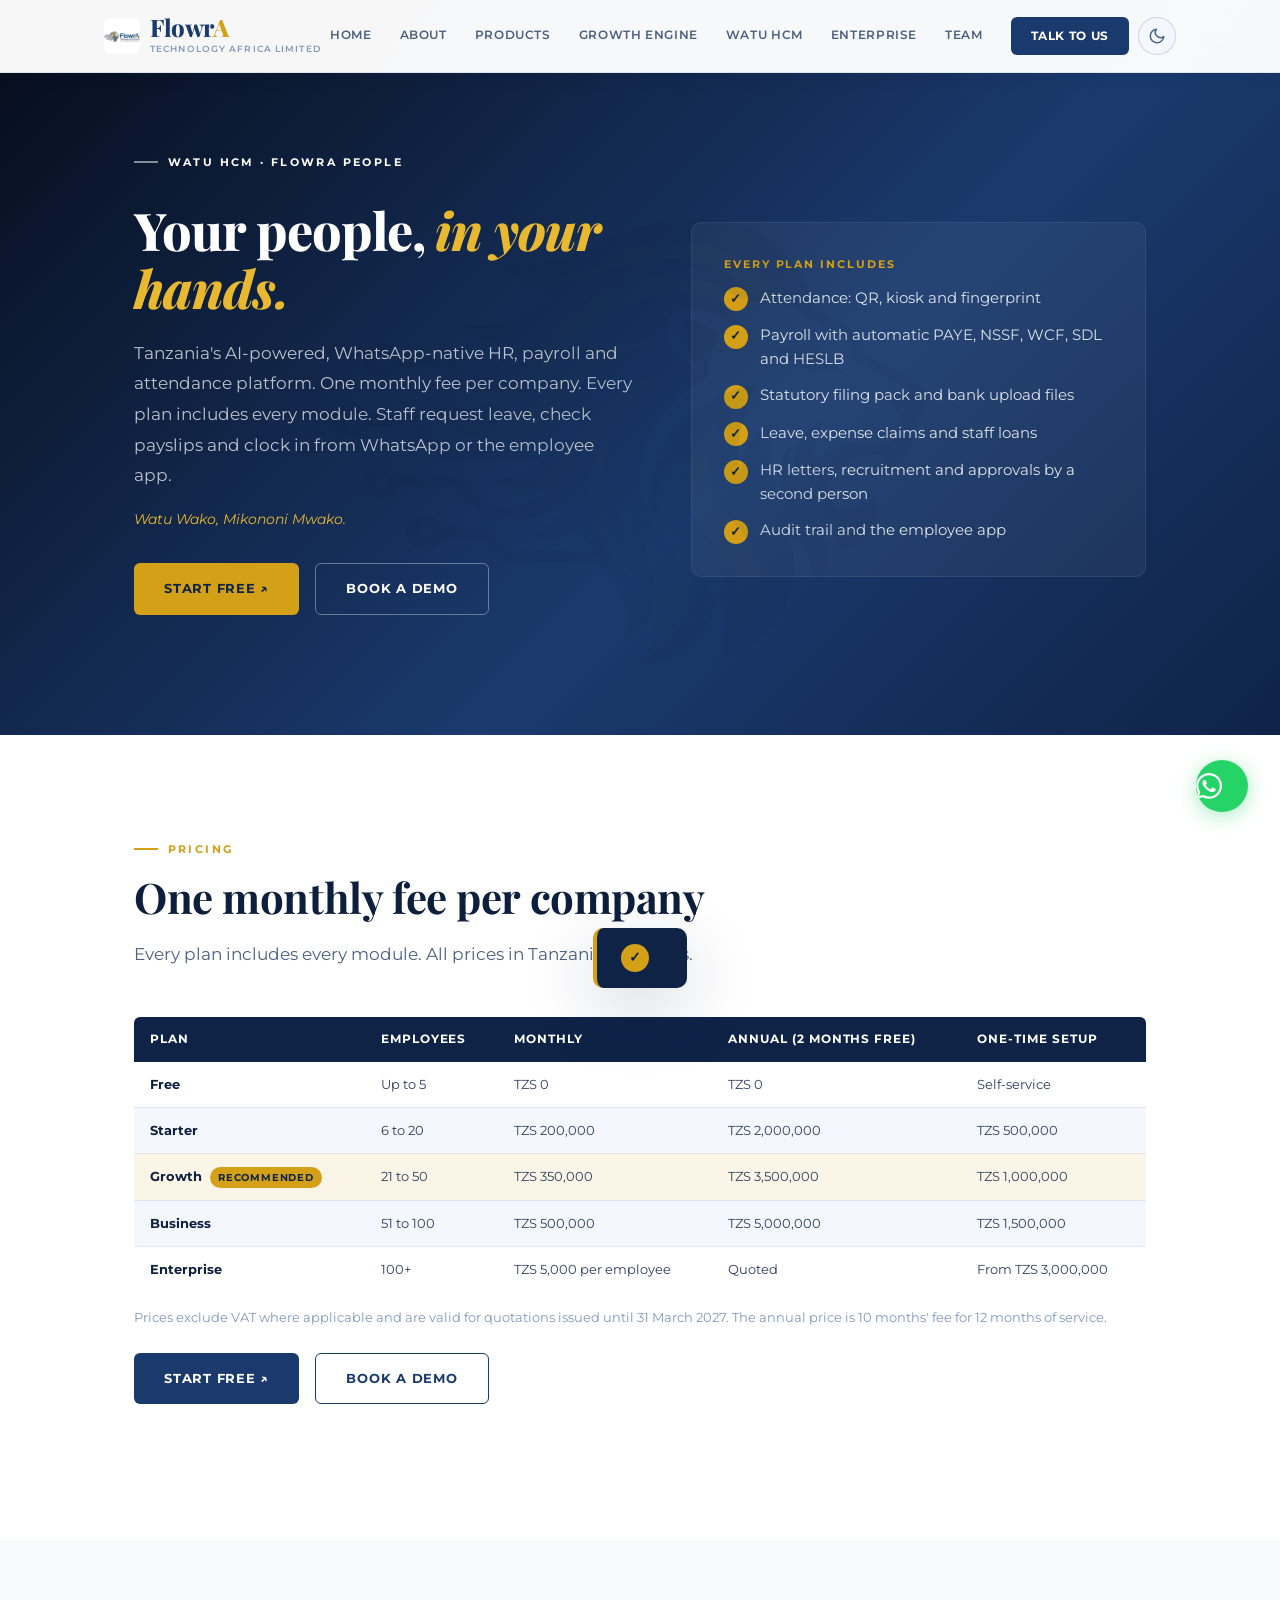
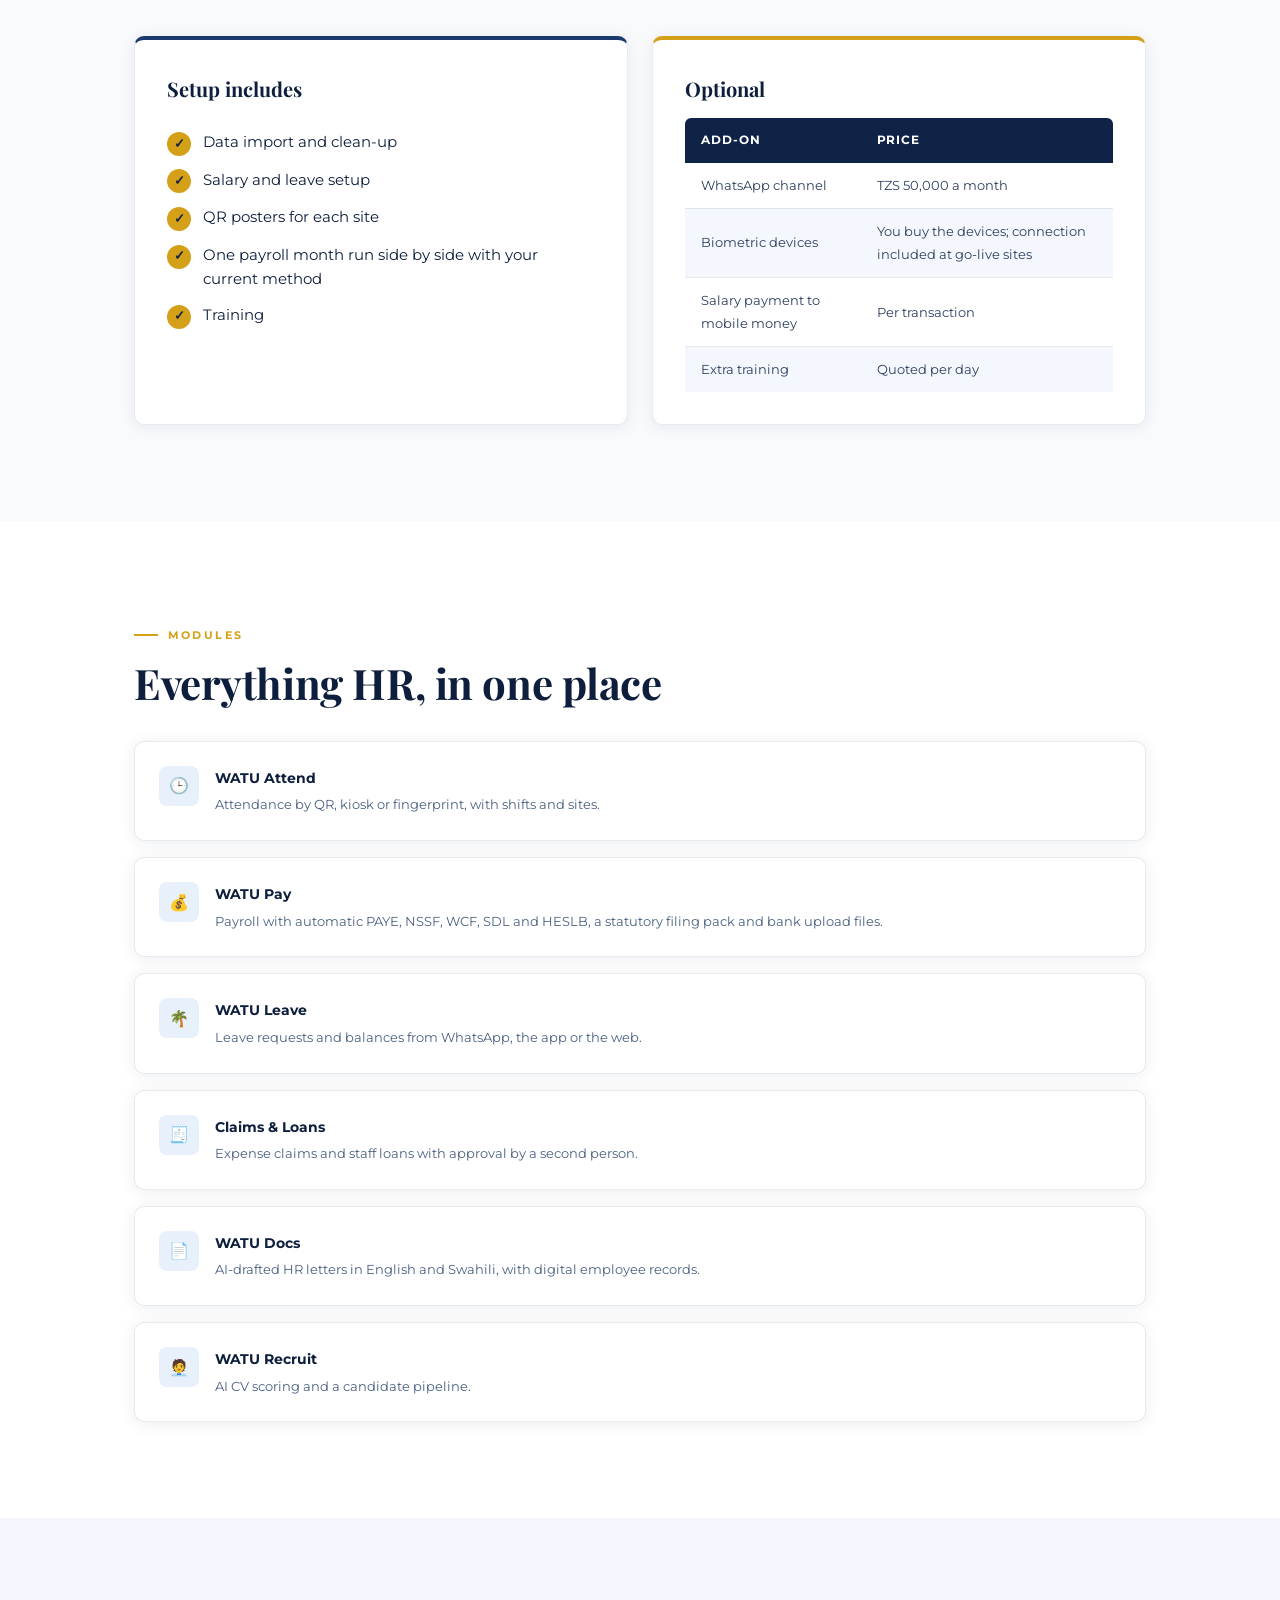
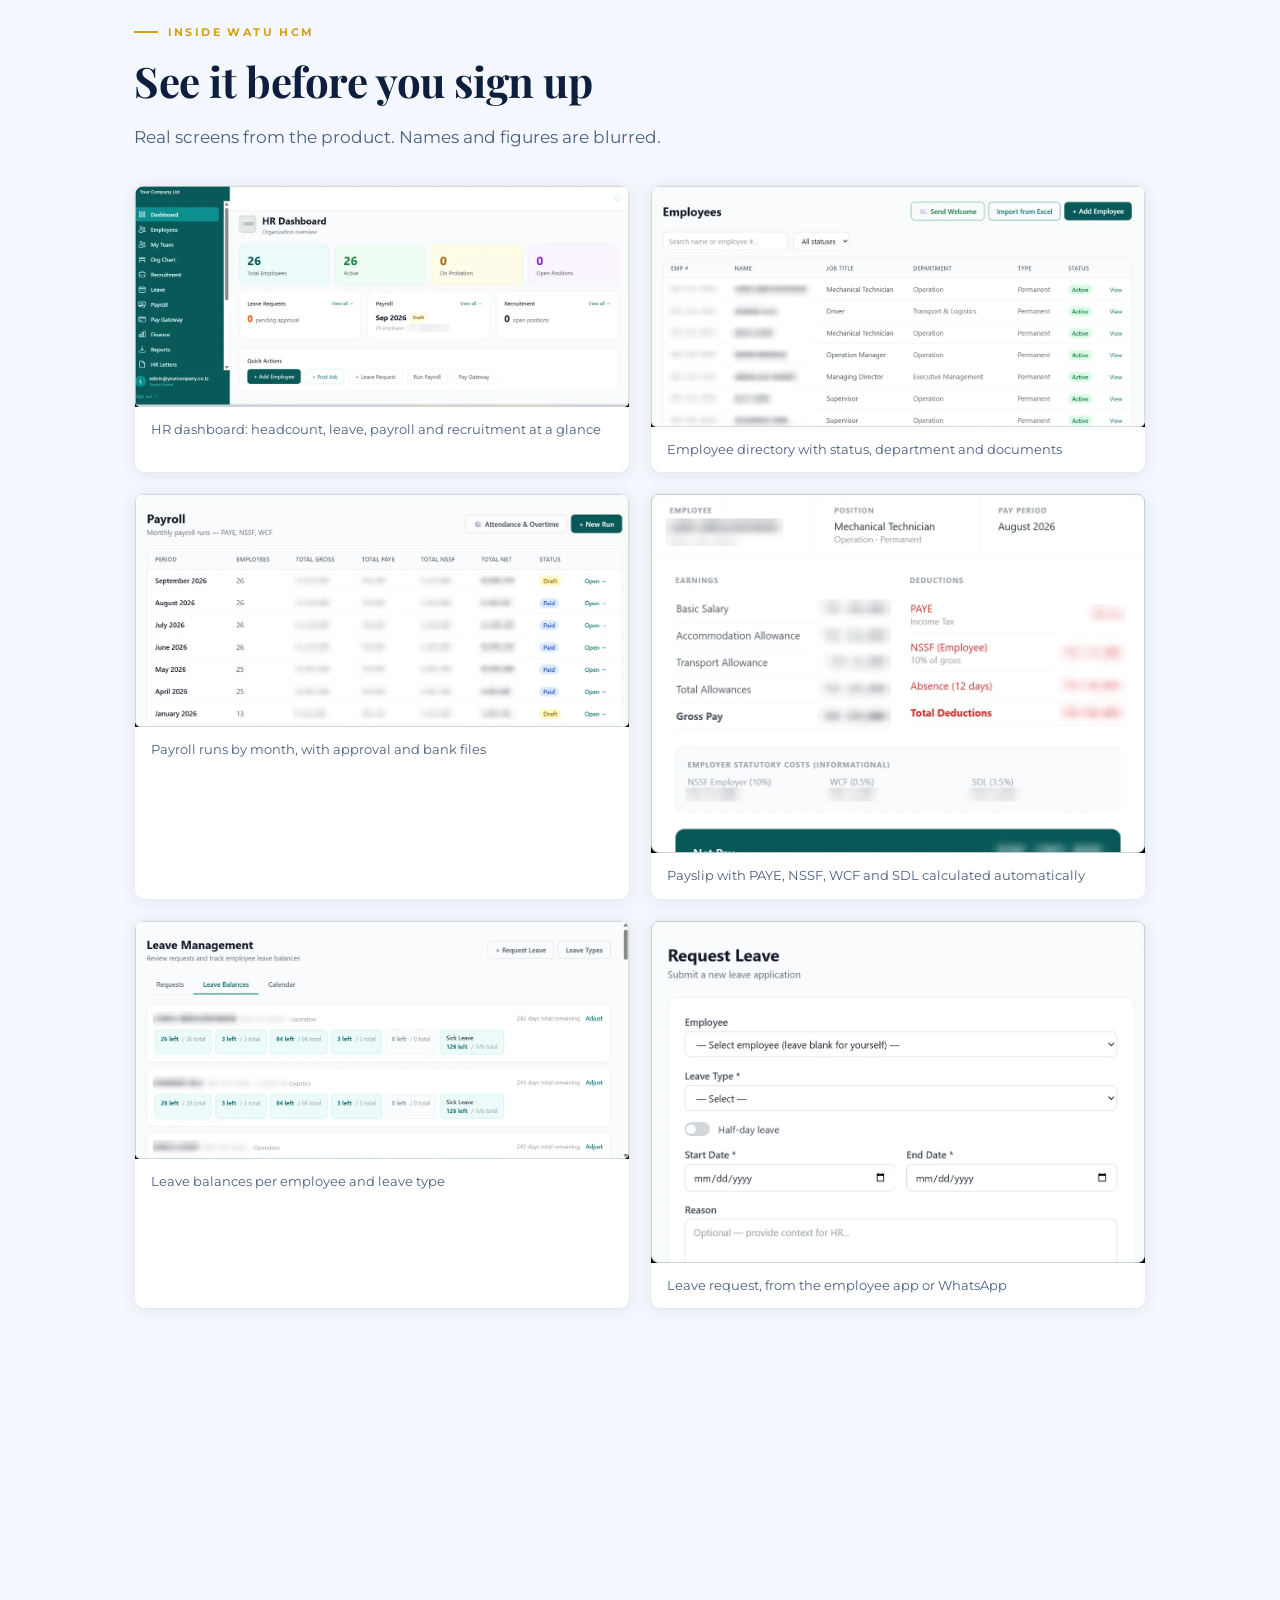
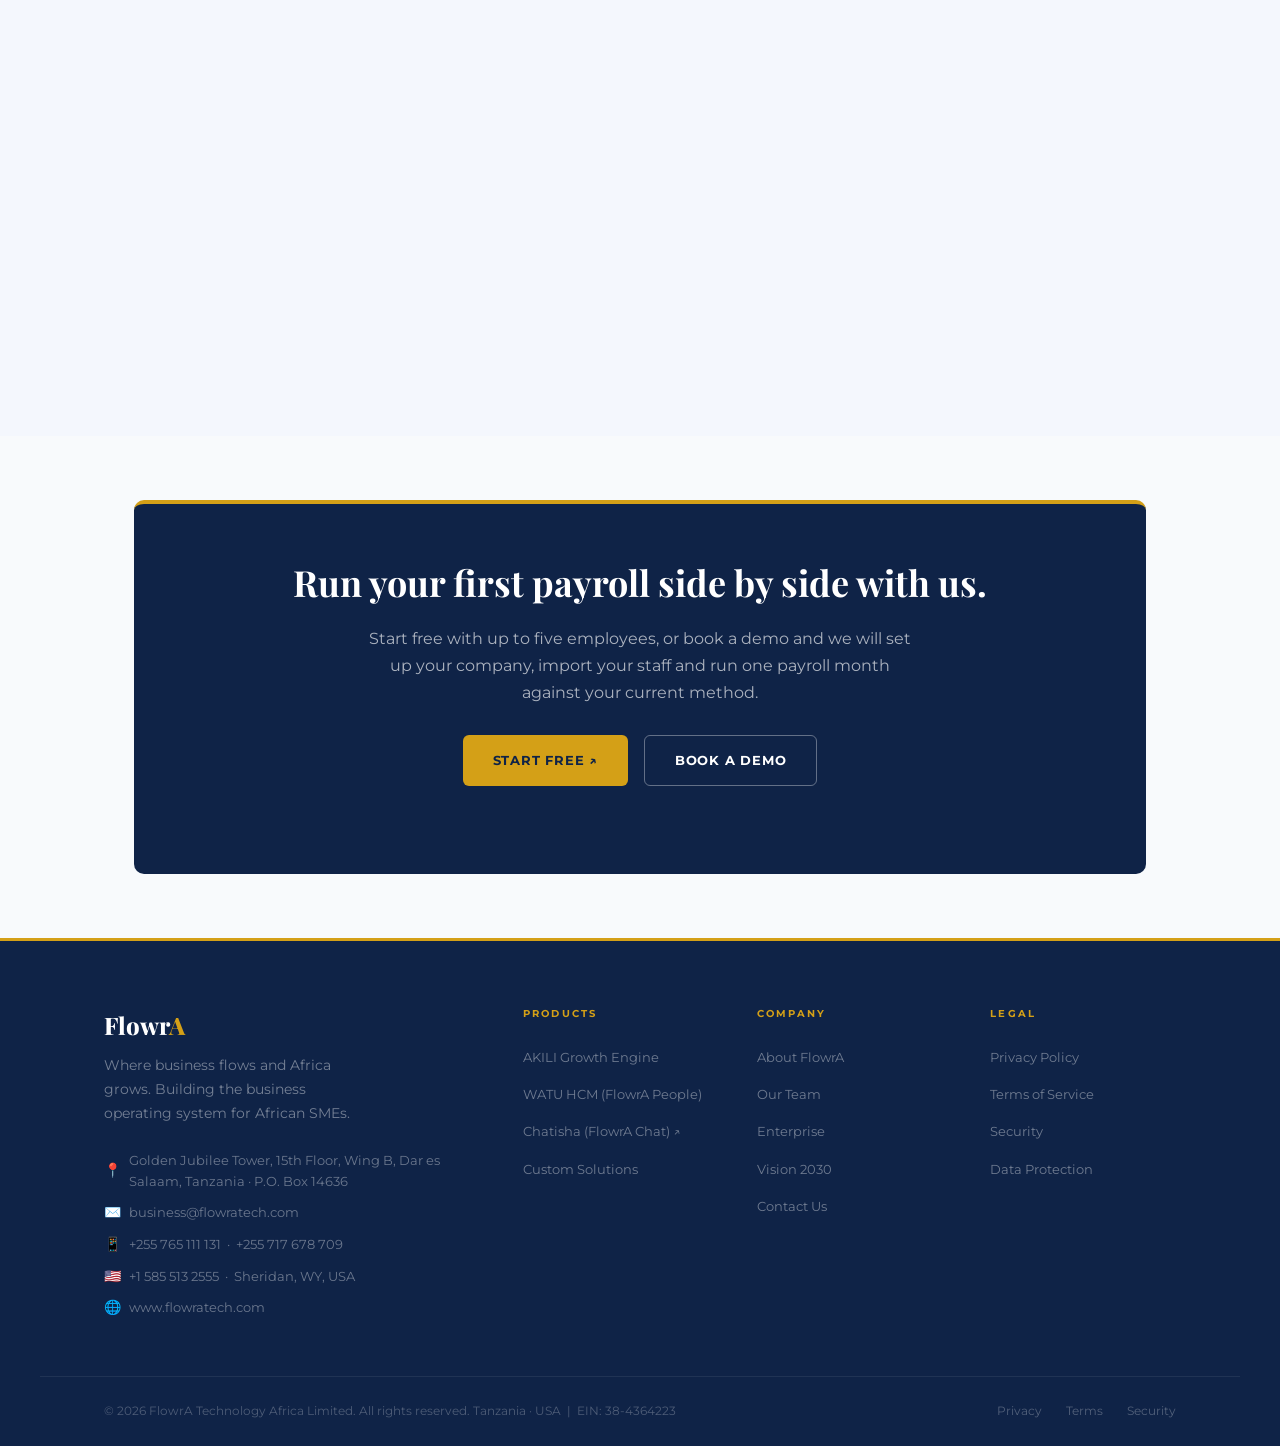
==== commit 9c174155: "WATU HCM page: add product screenshot gallery (eight blurred screens) Co-Authored-By: Claude Fable 5" ====
--- a/watu-hcm.html
+++ b/watu-hcm.html
@@ -213,6 +213,27 @@
     </div>
   </section>
 
+  <!-- ════════════════ SCREENSHOTS ════════════════ -->
+  <section class="sec sec-tint" id="screens">
+    <div class="wrap">
+      <div class="page-section-head reveal">
+        <div class="eyebrow">Inside WATU HCM</div>
+        <h2 class="title" style="margin-bottom:1rem">See it before you sign up</h2>
+        <p class="subtitle">Real screens from the product. Names and figures are blurred.</p>
+      </div>
+      <div class="gallery reveal-group">
+        <figure><img src="images/watu/dashboard.webp" width="1200" height="537" alt="WATU HCM screenshot: HR dashboard: headcount, leave, payroll and recruitment at a glance" loading="lazy"><figcaption>HR dashboard: headcount, leave, payroll and recruitment at a glance</figcaption></figure>
+        <figure><img src="images/watu/employees.webp" width="1200" height="585" alt="WATU HCM screenshot: Employee directory with status, department and documents" loading="lazy"><figcaption>Employee directory with status, department and documents</figcaption></figure>
+        <figure><img src="images/watu/payroll-runs.webp" width="1200" height="565" alt="WATU HCM screenshot: Payroll runs by month, with approval and bank files" loading="lazy"><figcaption>Payroll runs by month, with approval and bank files</figcaption></figure>
+        <figure><img src="images/watu/payslip.webp" width="1010" height="734" alt="WATU HCM screenshot: Payslip with PAYE, NSSF, WCF and SDL calculated automatically" loading="lazy"><figcaption>Payslip with PAYE, NSSF, WCF and SDL calculated automatically</figcaption></figure>
+        <figure><img src="images/watu/leave-balances.webp" width="1200" height="577" alt="WATU HCM screenshot: Leave balances per employee and leave type" loading="lazy"><figcaption>Leave balances per employee and leave type</figcaption></figure>
+        <figure><img src="images/watu/request-leave.webp" width="1067" height="738" alt="WATU HCM screenshot: Leave request, from the employee app or WhatsApp" loading="lazy"><figcaption>Leave request, from the employee app or WhatsApp</figcaption></figure>
+        <figure><img src="images/watu/recruitment.webp" width="1200" height="787" alt="WATU HCM screenshot: Recruitment pipeline with AI CV scoring" loading="lazy"><figcaption>Recruitment pipeline with AI CV scoring</figcaption></figure>
+        <figure><img src="images/watu/register-plan.webp" width="770" height="877" alt="WATU HCM screenshot: Choose a plan at sign-up; start free with up to five employees" loading="lazy"><figcaption>Choose a plan at sign-up; start free with up to five employees</figcaption></figure>
+      </div>
+    </div>
+  </section>
+
   <!-- ════════════════ CTA ════════════════ -->
   <section class="sec-sm sec-off">
     <div class="wrap">
